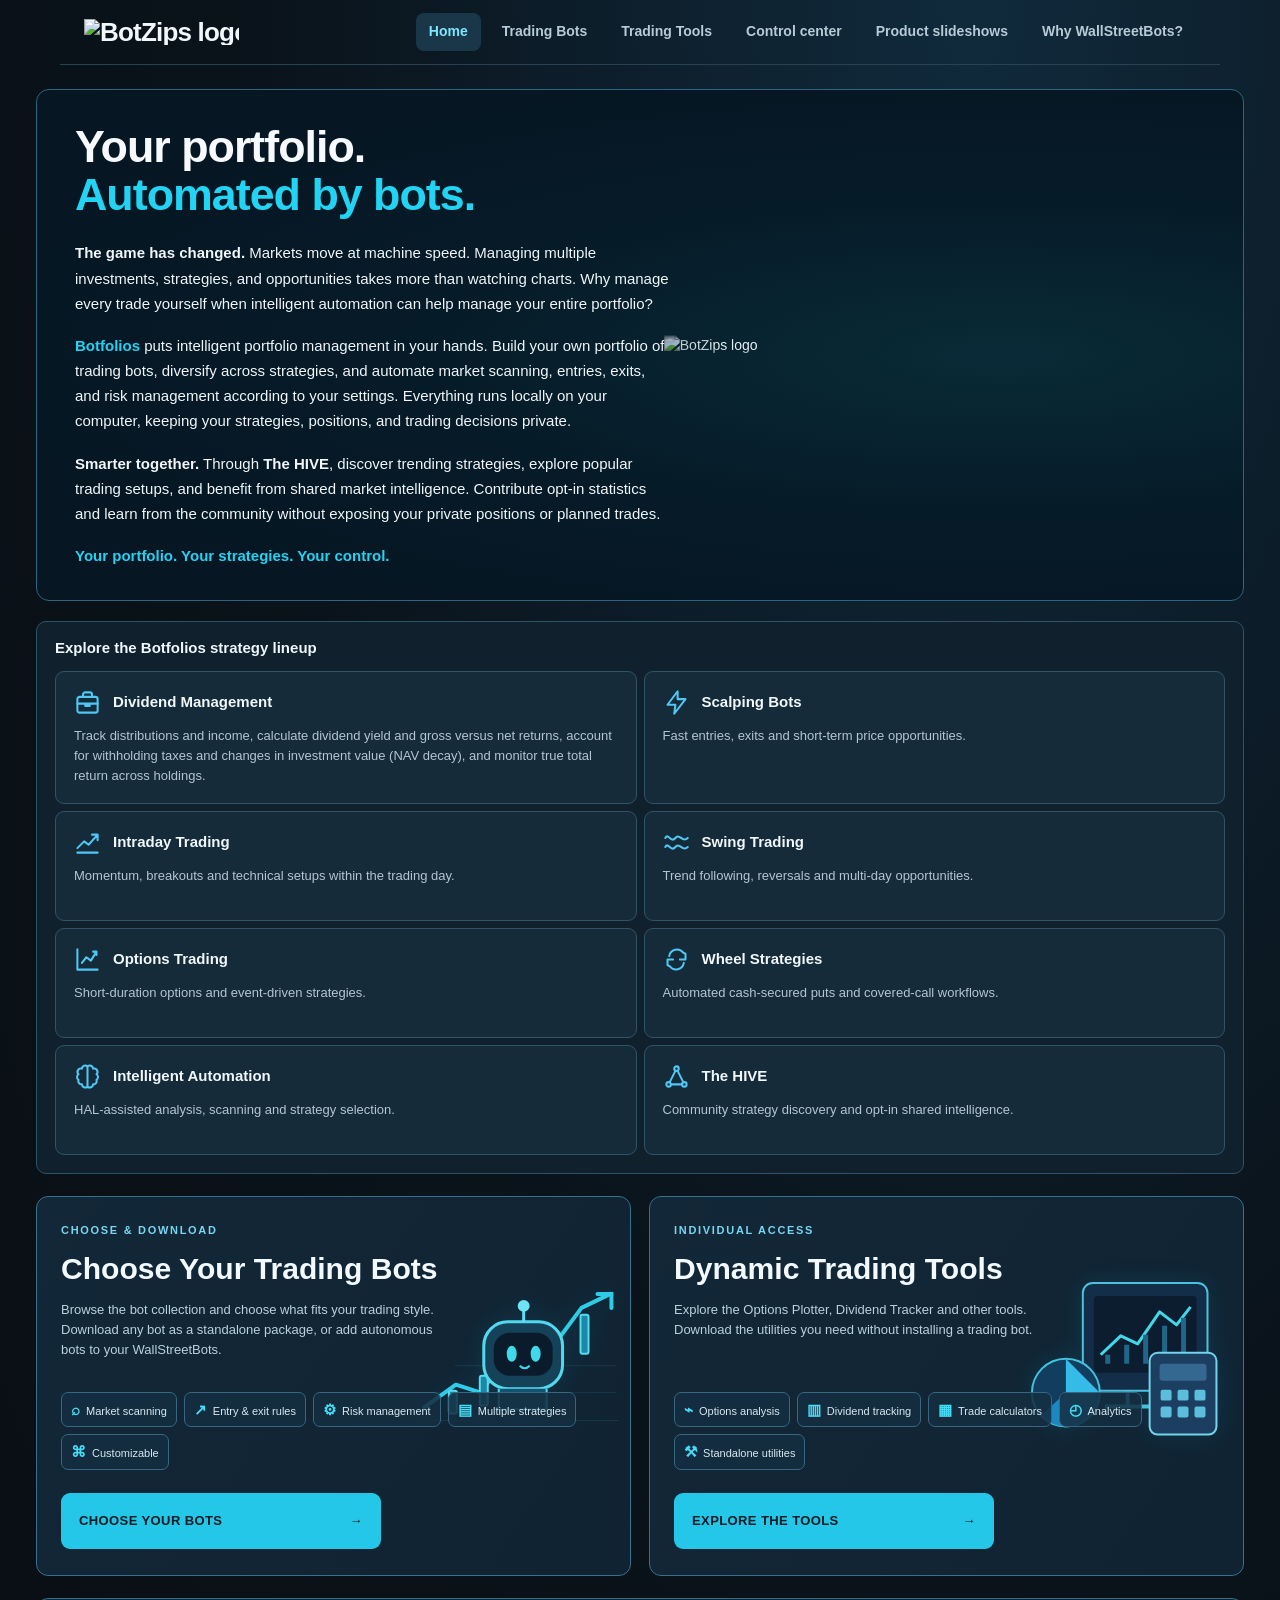
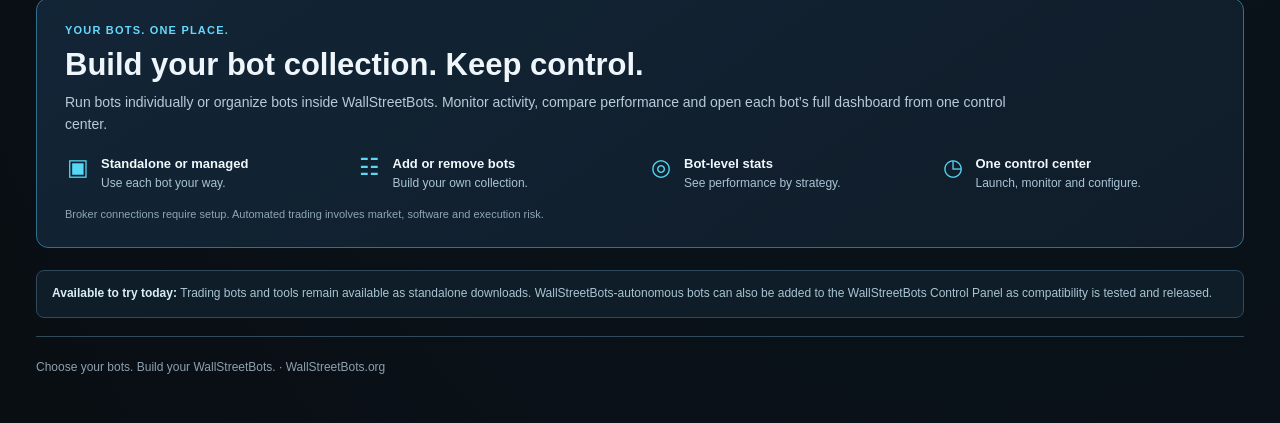
==== index.html @ cbc71b07 "Add files via upload" ====
<!DOCTYPE html>

<html lang="en">
<head>
<!-- Google tag (gtag.js) -->
<script async="" src="https://www.googletagmanager.com/gtag/js?id=G-FT272GQ5T5"></script>
<script>
  window.dataLayer = window.dataLayer || [];
  function gtag(){dataLayer.push(arguments);}
  gtag('js', new Date());
  gtag('config', 'G-FT272GQ5T5');
</script>
<meta charset="utf-8"/>
<meta content="width=device-width,initial-scale=1" name="viewport"/>
<script defer="" id="turnstileApi" src="https://challenges.cloudflare.com/turnstile/v0/api.js?render=explicit">
</script>
<meta content="Choose trading bots, build your WallStreetBots, and manage autonomous strategies from one control center. Download bots individually or add them to your WallStreetBots." name="description"/>
<title>WallStreetBots.org | Build Your WallStreetBots</title>
<style>
   :root{--bg:#0a0f14;--panel:#111923;--panel2:#16212d;--line:#263746;--text:#eef6fb;--muted:#8da0ae;--cyan:#25c7e8;--cyan2:#0b7e99;--good:#55d694;--gold:#e8b95a;--locked:#78838d}
*{box-sizing:border-box}body{margin:0;background:radial-gradient(circle at 70% 0,#112837 0,#0a0f14 34%);color:var(--text);font:14px/1.45 Segoe UI,Arial,sans-serif}button,input,select{font:inherit}input,select{width:100%;height:40px;border:1px solid var(--line);border-radius:7px;background:#0b1219;color:var(--text);padding:8px 10px}input[type=checkbox]{width:auto;height:auto;accent-color:var(--cyan)}.shell{max-width:1260px;margin:auto;padding:24px}.hero{display:flex;justify-content:space-between;align-items:end;gap:20px;margin-bottom:18px}.brand{font-size:27px;font-weight:900;letter-spacing:.2px}.brand span{color:var(--cyan)}.tag{color:var(--muted);font-size:13px;margin-top:3px}.badge{border:1px solid #245064;background:#102633;color:#87e7fa;border-radius:999px;padding:7px 11px;font-weight:800;font-size:12px}.tabs{position:sticky;top:0;z-index:5;display:flex;gap:7px;overflow:auto;background:rgba(10,15,20,.94);backdrop-filter:blur(8px);padding:10px 0 12px;margin-bottom:12px}.tab{white-space:nowrap;border:1px solid var(--line);background:#101923;color:#b9c8d2;border-radius:7px;padding:9px 13px;cursor:pointer}.tab.active{background:#123044;border-color:#2386a2;color:#fff}.page{display:none}.page.active{display:block}.section{background:linear-gradient(180deg,var(--panel),#0f171f);border:1px solid var(--line);border-radius:10px;margin-bottom:12px;overflow:hidden}.head{display:flex;justify-content:space-between;gap:12px;align-items:center;padding:13px 15px;border-bottom:1px solid var(--line);font-weight:850;letter-spacing:.35px}.head small{font-weight:500;color:var(--muted);letter-spacing:0}.body{padding:15px}.grid{display:grid;grid-template-columns:repeat(4,minmax(0,1fr));gap:12px}.grid.three{grid-template-columns:repeat(3,minmax(0,1fr))}.field{display:grid;gap:6px;color:#aebdca;font-size:12px}.checks{display:flex;flex-wrap:wrap;gap:10px 18px;margin-top:13px}.check{display:flex;align-items:center;gap:7px;color:#c7d4dd}.note{margin-top:12px;padding:10px 12px;border-left:3px solid var(--cyan2);background:#0c151d;color:#9fb2bf;border-radius:3px}.rule{display:grid;grid-template-columns:1.2fr .9fr .7fr .7fr 42px;gap:8px;margin-top:8px}.add{margin-top:10px;border:1px dashed #347086;background:#0c1c26;color:#9cecff;border-radius:7px;padding:9px 12px;cursor:pointer}.premium-wrap{border:1px solid #5b4b2a;background:linear-gradient(180deg,#181711,#11151a);box-shadow:inset 0 1px 0 rgba(255,214,128,.06)}.premium-title{color:#ffd782}.premium-badge{background:#302712;border:1px solid #715b29;color:#ffd782;border-radius:999px;padding:4px 8px;font-size:10px;font-weight:900;letter-spacing:.8px}.premium-grid{display:grid;grid-template-columns:repeat(3,minmax(0,1fr));gap:10px}.premium-card{position:relative;border:1px solid #39382f;background:#11161b;border-radius:9px;padding:13px;min-height:132px;overflow:hidden}.premium-card h3{margin:0 0 6px;font-size:14px;color:#dce3e8}.premium-card p{margin:0 0 12px;color:#7f8b94;font-size:12px}.premium-card .fake{display:flex;gap:7px;opacity:.42;filter:saturate(.4)}.premium-card select,.premium-card input{height:34px;pointer-events:none}.lock{position:absolute;right:10px;top:10px;color:var(--gold);font-weight:900;font-size:11px}.premium-footer{display:flex;justify-content:space-between;align-items:center;gap:15px;margin-top:13px;padding:11px 12px;background:#17150e;border:1px solid #443a22;border-radius:8px;color:#a99b77}.premium-footer b{color:#f4ce76}.buildbar{position:sticky;bottom:0;display:flex;justify-content:space-between;align-items:center;gap:15px;margin-top:16px;padding:14px 15px;background:rgba(13,20,27,.96);border:1px solid #294151;border-radius:10px;backdrop-filter:blur(8px)}.buildbtn{border:0;border-radius:8px;background:linear-gradient(180deg,#34d2ee,#1295b4);color:#031017;font-weight:950;padding:12px 22px;cursor:pointer}.summary{color:#91a4b1;font-size:12px}.json{white-space:pre-wrap;background:#081016;border:1px solid var(--line);padding:14px;border-radius:8px;color:#b9dce7;max-height:420px;overflow:auto}.locked-input{opacity:.45;pointer-events:none}.pill{display:inline-block;border:1px solid #315262;border-radius:999px;padding:3px 7px;color:#9edff0;font-size:10px;font-weight:800}.subhead{font-weight:800;margin:3px 0 10px;color:#dce7ed}@media(max-width:900px){.grid,.grid.three,.premium-grid{grid-template-columns:repeat(2,minmax(0,1fr))}.rule{grid-template-columns:1fr 1fr}.hero{align-items:flex-start;flex-direction:column}}@media(max-width:560px){.shell{padding:14px}.grid,.grid.three,.premium-grid{grid-template-columns:1fr}.rule{grid-template-columns:1fr}.buildbar{align-items:stretch;flex-direction:column}.buildbtn{width:100%}}

@keyframes botSpin{to{transform:rotate(360deg)}}
.build-status{display:none;margin-top:22px;text-align:center}
.build-status.show{display:block}
.build-spinner{
  box-sizing:border-box;width:70px;height:70px;margin:0 auto 14px;
  border:7px solid #173342;border-top-color:#55d8ff;border-radius:50%;
  animation:botSpin .85s linear infinite;position:relative
}
.build-spinner.ready,.build-spinner.failed{animation:none}
.build-spinner.ready{border:1px solid #23d48a;border-radius:13px;background:linear-gradient(145deg,#35e5a4,#0ea873);box-shadow:0 8px 22px rgba(0,0,0,.22)}
.build-spinner.failed{border:3px solid #ff4d57}
.build-spinner.ready::after{
  content:"";position:absolute;inset:0;display:block;
  background:#fff;clip-path:polygon(16% 48%,27% 37%,43% 54%,75% 20%,87% 31%,43% 78%);
}
.build-spinner.failed::after{
  content:"×";position:absolute;inset:0;display:flex;align-items:center;
  justify-content:center;color:#ff626b;font-size:46px;font-weight:900
}
.build-status-title{font-weight:900;font-size:16px;color:#bdefff}
.build-status-text{margin-top:8px;color:#91a4b1;font-size:13px}

/* Bitcoin Premium checkout */
.premium-cta{border:1px solid #876b2f;background:linear-gradient(135deg,#241d10,#131a20);border-radius:10px;padding:17px;margin-top:14px}
.premium-cta h3{margin:0 0 5px;color:#ffd782;font-size:18px}.premium-cta p{margin:0 0 12px;color:#c6b99a}
.premium-button{background:linear-gradient(180deg,#ffd782,#dba638);border:0;color:#221807;font-weight:900;border-radius:8px;padding:12px 20px;cursor:pointer}
.premium-button:disabled{opacity:.5;cursor:not-allowed}.payment-panel{display:none;margin-top:15px;padding:15px;border:1px solid #6e582a;border-radius:9px;background:#14170f}
.payment-panel.show{display:block}.payment-panel code{word-break:break-all;color:#ffdb8a}.payment-panel input{margin:8px 0}.payment-message{margin-top:10px;color:#ffda89;white-space:pre-wrap}

/* Premium launch roadmap */
.premium-section-label{display:flex;align-items:center;justify-content:space-between;gap:12px;margin:6px 0 14px;padding-bottom:10px;border-bottom:1px solid #735a2d;color:#ffda86;font-size:15px;font-weight:900;letter-spacing:.5px}
.premium-section-label small{font-size:11px;color:#c5b48c;font-weight:600;letter-spacing:0}
.premium-section-label.future{color:#9ba9b6;border-bottom-color:#34404c;margin-top:25px}
.premium-card.launch{border-color:#84672e;background:linear-gradient(145deg,#282215,#161a1e);box-shadow:inset 0 1px 0 #b68c3230}
.premium-card.launch h3{color:#ffe0a0}
.premium-card.future{background:#0d1217;border-color:#252c34;opacity:.56;filter:grayscale(.65)}
.premium-card.future h3{color:#a7b1bb}
.premium-card.future .lock{color:#8994a1}
.premium-card.future .fake{opacity:.24}
.premium-intro{font-size:13px;color:#c5bba6;margin:0 0 16px}

/* Restrained Premium palette: gold belongs to launch cards only. */
.premium-wrap{border-color:#304455;background:linear-gradient(180deg,#121d28,#101820);box-shadow:none}
.premium-wrap>.head{border-bottom-color:#304455}
.premium-title{color:#eff5ff}
.premium-badge{background:#172430;border-color:#455b6d;color:#b7d0e4}
.premium-intro{color:#b6c5d1}
.premium-section-label{color:#eef4fa;border-bottom-color:#354b5b}
.premium-section-label small{color:#b7c5d1}
.premium-section-label.future{color:#a6c7dc;border-bottom-color:#354b5b}
.premium-card.launch{border-color:#c39737;background:linear-gradient(145deg,#211d14,#151a1e);box-shadow:inset 0 1px 0 #b68c3230}
.premium-card.launch h3,.premium-card.launch .lock{color:#ffda86}
.premium-footer{background:#111c26;border-color:#304455;color:#b3c5d2}
.premium-footer b{color:#e7f0f7}

/* Unsupported indicator options are visible but unavailable until Brain + runtime wiring is tested. */
select option:disabled{color:#81909e;background:#17212d}
.indicator-availability{border:1px solid #365266;background:#132331;border-radius:8px;padding:10px 12px;color:#bcd2e0;font-size:12px;margin:10px 0}
.indicator-availability strong{color:#8ad5ff}

/* Approved symbol whitelist */
.whitelist-entry{display:flex;gap:9px;align-items:center}.whitelist-entry input{max-width:370px}.whitelist-entry .add{margin:0;white-space:nowrap;height:40px}.symbol-chips{display:flex;gap:9px;flex-wrap:wrap;margin-top:13px}.symbol-chip{display:inline-flex;align-items:center;gap:9px;border:1px solid #3286a6;background:#112c3b;color:#d8f3ff;padding:7px 10px;border-radius:8px;font-weight:800}.symbol-chip button{width:23px;height:23px;border:1px solid #56778a;border-radius:5px;background:#193344;color:#e5f7ff;cursor:pointer}.symbol-count{color:#75dafa;font-weight:800}.symbol-error{color:#ff9b9b;min-height:16px;font-size:12px;margin-top:5px}@media(max-width:560px){.whitelist-entry{flex-wrap:wrap}.whitelist-entry input{max-width:none}}

/* Step 5: Basic / Premium choice */
.build-choice-intro{text-align:center;margin:2px 0 20px}.build-choice-intro h2{font-size:25px;margin:0 0 6px}.build-choice-intro p{color:var(--muted);margin:0}
.build-choices{display:grid;grid-template-columns:repeat(2,minmax(0,1fr));gap:15px;margin:18px 0}
.build-choice{display:flex;flex-direction:column;gap:12px;border:1px solid #3b5668;border-radius:12px;padding:23px;background:linear-gradient(155deg,#182734,#101922)}
.build-choice.paid{border:2px solid #c39840;background:linear-gradient(155deg,#292418,#131b22)}
.choice-label{display:inline-block;align-self:flex-start;border:1px solid #507084;border-radius:999px;padding:4px 10px;color:#a8deee;font-size:11px;font-weight:900;letter-spacing:.8px}
.paid .choice-label{border-color:#947234;color:#ffdf91}.choice-heading{display:flex;align-items:baseline;justify-content:space-between;gap:8px}
.choice-heading h3{font-size:21px;margin:0}.choice-price{font-size:29px;font-weight:900;color:#f4f9fc}.paid .choice-price{color:#ffdc8b}
.build-choice p{color:#b8c9d5;margin:0}.choice-features{margin:0;padding:0;list-style:none;color:#d7e6ef;line-height:2}.choice-features li::before{content:'✓';color:#63d8a2;margin-right:9px;font-weight:900}
.choice-action{margin-top:auto;min-height:45px;border:0;border-radius:8px;font-weight:900;cursor:pointer;background:linear-gradient(180deg,#39d4f0,#1299b9);color:#06171d;padding:11px 15px}
.paid .choice-action{background:linear-gradient(180deg,#ffdc89,#d8a638);color:#261a08}
.restore-box{border:1px solid #385263;background:#101d28;border-radius:10px;padding:16px;margin:18px 0}.restore-box h3{margin:0 0 6px}.restore-box p{margin:0 0 12px;color:var(--muted)}.restore-row{display:flex;gap:9px}.restore-row input{flex:1}.restore-row button{white-space:nowrap;border:1px solid #4d879d;background:#1b3543;color:#c4eefa;border-radius:7px;padding:8px 16px;cursor:pointer}.restore-note{font-size:12px;color:#cbbd91;margin-top:9px}
#premiumCheckout{display:none}#premiumCheckout.show{display:block}
@media(max-width:680px){.build-choices{grid-template-columns:1fr}.restore-row{flex-direction:column}}

/* Build progress lives beside the edition cards, not in a duplicate sticky footer. */
.build-status{margin:20px 0;padding:22px;border:1px solid #34738a;border-radius:12px;background:linear-gradient(150deg,#122c3a,#101a24);text-align:center}
.build-status.show{display:block}
.build-status-title{font-size:21px}
.build-status-text{font-size:14px;min-height:22px}
.build-status.ready{border-color:#3eac77}.build-status.failed{border-color:#d16b70}
.build-download{display:none;margin:16px auto 0;max-width:360px}
.build-download.show{display:block}
.turnstile-help{margin:10px auto 0;max-width:640px;color:#ffcf8b;text-align:center;font-size:12px}

/* Premium build progress — actual status only, no fabricated percentage */
.premium-progress{display:none;margin-top:16px;padding:20px;border:1px solid #c59a3d;border-radius:11px;background:linear-gradient(145deg,#192632,#111b24);color:#e7edf3}
.premium-progress.show{display:block}.premium-progress h3{margin:8px 0 2px;font-size:21px;color:#ffdc88}.premium-progress .pp-badge{display:inline-block;border:1px solid #9e762d;border-radius:20px;padding:4px 10px;color:#ffe09c;font-size:11px;font-weight:800;letter-spacing:.7px}.pp-sub{color:#aabccb;margin:0 0 14px}.pp-track{height:9px;background:#293b49;border-radius:20px;overflow:hidden;margin:15px 0 7px}.pp-fill{width:0;height:100%;background:linear-gradient(90deg,#c58c2c,#ffe19a);border-radius:20px;transition:width .4s}.pp-fill.indeterminate{width:35%;animation:pp-slide 1.7s ease-in-out infinite}@keyframes pp-slide{0%{transform:translateX(-105%)}100%{transform:translateX(390%)}}.pp-meta{display:flex;justify-content:space-between;gap:12px;color:#b7c9d7;font-size:12px}.pp-steps{display:grid;gap:11px;margin:20px 0}.pp-step{display:flex;align-items:center;gap:12px;color:#9fb0bd}.pp-mark{display:grid;place-items:center;flex:0 0 25px;height:25px;border:2px solid #627789;border-radius:50%;font-size:14px;font-weight:900}.pp-step.done{color:#dcebe4}.pp-step.done .pp-mark{background:#20a86a;border-color:#20a86a;color:white}.pp-step.current{color:#ffdc88;font-weight:700}.pp-step.current .pp-mark{border-color:#efbc54;color:#efbc54}.pp-info{padding:13px;border:1px solid #315a77;border-radius:8px;background:#132c3e;color:#c3deee;font-size:13px;line-height:1.6}.pp-error{color:#ffac9b}.pp-link{display:none;margin-top:13px;text-decoration:none}.pp-link.show{display:inline-block}@media(max-width:600px){.premium-progress{padding:14px}.pp-meta{flex-direction:column}}

.payment-wait-note{display:none;margin:12px 0;padding:12px;border:1px solid #ae8335;border-radius:8px;background:#332918;color:#ffdf9a;font-size:13px;line-height:1.55}.payment-wait-note.show{display:block}
.payment-success-actions{display:none;margin-top:15px;padding:17px;border:1px solid #44ad80;border-radius:9px;background:#142e29;color:#e1f5e9}.payment-success-actions.show{display:block}.payment-success-actions strong{font-size:17px;color:#91efbd}.payment-success-actions p{font-size:13px;line-height:1.5}.payment-success-actions .premium-button{margin-top:8px;max-width:100%}.payment-key-row{display:flex;align-items:center;gap:10px;flex-wrap:wrap;margin:12px 0}.payment-key-row code{overflow-wrap:anywhere;font-size:12px}.payment-hint{color:#c6d6cb}
/* Small optional restore demo; leaves payment and build flows unchanged. */
.restore-title-row{display:flex;align-items:baseline;gap:15px;flex-wrap:wrap;margin-bottom:6px}
.restore-title-row h3{margin:0}
.restore-demo-link{border:0;background:transparent;color:#f3c866;text-decoration:underline;text-underline-offset:3px;font-size:12px;font-weight:700;cursor:pointer;padding:0}
.restore-demo-link:hover,.restore-demo-link:focus-visible{color:#ffe7a7}
.restore-demo-dialog{border:1px solid #b78b39;border-radius:12px;background:#111e29;color:#f3f6f9;box-shadow:0 24px 75px #000b;padding:22px;width:min(94vw,820px);max-height:90vh}
.restore-demo-dialog::backdrop{background:#020810d9}
.restore-demo-dialog header{display:flex;align-items:center;justify-content:space-between;gap:16px;margin-bottom:8px}
.restore-demo-dialog h3{margin:0;font-size:20px;color:#ffdc88}
.restore-demo-dialog p{color:#bbcedc;font-size:13px;line-height:1.5;margin:6px 0 15px}
.restore-demo-dialog img{display:block;width:100%;height:auto;max-height:65vh;background:#0c1720;border:1px solid #385263;border-radius:7px}
.restore-demo-close{background:#213848;color:#d9f3ff;border:1px solid #527f94;border-radius:6px;padding:7px 12px;cursor:pointer;font-size:18px}

/* v1.6.14: compact wallet-style address-first quote; reserve gold for primary actions. */
.btc-copy-row{display:flex;align-items:baseline;justify-content:space-between;gap:12px;margin:10px 0;flex-wrap:wrap}
.btc-copy-info{min-width:0;overflow-wrap:anywhere;color:#d8e6ef}
.btc-copy-info strong{color:#d8e6ef}
.btc-copy-info code{color:#e3edf4}
.btc-copy-link{border:0;background:transparent;color:#86cfe9;text-decoration:underline;text-underline-offset:3px;padding:2px 4px;cursor:pointer;font:inherit;font-size:12px;white-space:nowrap}
.btc-copy-link:hover,.btc-copy-link:focus-visible{color:#c5f0ff}
.btc-exact-note{color:#d7bd81;font-size:12px;margin:3px 0 13px}
#paymentQuote>p{color:#d0dbe3}
#paymentQuote>p b{color:#c6d5de}
.payment-wait-note{border-color:#79643a;background:#28271e;color:#d9cba9}
.home-library-links{display:flex;align-items:center;gap:15px;flex-wrap:wrap;margin-top:auto}
.home-library-links .path-button{margin-top:0}
.home-tools-link{color:#8ee7fa;text-decoration:none;font-size:13px;font-weight:850;letter-spacing:.5px;white-space:nowrap;border-bottom:1px solid #327b8d;padding:7px 1px}
.home-tools-link:hover,.home-tools-link:focus-visible{color:#fff;border-bottom-color:#8ee7fa}
@media(max-width:560px){.home-library-links{align-items:stretch;flex-direction:column;gap:8px}.home-tools-link{text-align:center}}

/* Compact tools banner inside the Mini-RSI feature box */
.mini-tools-banner{display:flex;align-items:center;justify-content:space-between;gap:16px;margin:0 22px 20px;padding:13px 17px;border:1px solid #2d6278;border-radius:9px;background:linear-gradient(100deg,#173044,#122636)}
.mini-tools-banner strong{display:block;color:#e6f8ff;font-size:14px;letter-spacing:.2px}
.mini-tools-banner span{display:block;color:#a9c6d5;font-size:12px;margin-top:3px}
.mini-tools-banner a{flex-shrink:0;color:#8ee7fa;font-size:12px;font-weight:800;letter-spacing:.6px;text-decoration:none;border:1px solid #39849d;border-radius:7px;padding:10px 13px}
.mini-tools-banner a:hover,.mini-tools-banner a:focus-visible{color:#fff;border-color:#8ee7fa;background:#1d4254}
@media(max-width:580px){.mini-tools-banner{flex-direction:column;align-items:stretch;margin:0 14px 15px}.mini-tools-banner a{text-align:center}}

/* Mini-RSI / Trading Tools split card */
.mini-rsi .mini-body.mini-split{display:grid;grid-template-columns:minmax(0,1fr) minmax(320px,.92fr);gap:20px;align-items:stretch;padding:22px}
.mini-left{display:flex;align-items:center;gap:18px;min-width:0;padding:8px 6px}
.mini-left .home-glyph{flex:0 0 57px}
.mini-left h2{font-size:23px}
.mini-left p{font-size:14px}
.mini-tools-panel{border:1px solid #315a70;background:#102230;border-radius:10px;padding:18px 20px;min-width:0;display:flex;flex-direction:column;gap:10px}
.mini-tools-heading h2{font-size:21px;margin:2px 0 1px}
.mini-tools-heading p{font-size:12px;margin:0 0 3px}
.mini-tools-kicker{font-size:10px;font-weight:850;letter-spacing:1.1px;color:#80dff2}
.mini-tool-row{display:flex;align-items:center;gap:11px;border:1px solid #29485a;border-radius:8px;padding:9px 10px;background:#162c3c}
.mini-tool-icon{height:35px;width:35px;flex:0 0 35px;border:1px solid #315b71;border-radius:8px;display:grid;place-items:center;color:#86e1f3;font-size:20px}
.mini-tool-row>div:nth-child(2){flex:1;min-width:0}
.mini-tool-row strong{display:block;font-size:13px;color:#f0f8fc}
.mini-tool-row span{display:block;font-size:11px;color:#aac8d7;margin-top:2px}
.mini-tool-row>a{display:grid;place-items:center;width:34px;height:34px;border-radius:7px;background:#2ab5d5;color:#072230;text-decoration:none;font-size:21px;font-weight:800}
.mini-tool-row>a:hover{background:#79e6f7}
.mini-all-tools{display:flex;align-items:center;justify-content:space-between;border:1px solid #43839a;border-radius:7px;padding:10px 12px;color:#a6efff;text-decoration:none;font-size:12px;font-weight:850;letter-spacing:.4px;margin-top:auto}
.mini-all-tools:hover{background:#1b4051;color:white}
.mini-head-tools{font-size:11px;color:#8de2f2}
@media(max-width:820px){.mini-rsi .mini-body.mini-split{grid-template-columns:1fr}.mini-head-tools{display:none}}
@media(max-width:560px){.mini-left{align-items:flex-start;flex-direction:column}.mini-rsi .mini-body.mini-split{padding:15px}.mini-tools-panel{padding:15px}}
  </style>
<style>
   /* v1.6.15: one centered customer-facing Premium action, no duplicate build controls */
#premiumBuildBtn,#paymentBuildDownload,#ppDownload{display:none!important}
.premium-action-wrap{max-width:760px;margin:22px auto 12px;text-align:center;padding:12px 18px}
.premium-single-action{display:block;width:100%;min-height:55px;font-size:17px;letter-spacing:.3px;box-shadow:0 5px 18px #0005}
.premium-single-action:disabled{opacity:.72;cursor:wait}
.premium-action-note{margin-top:10px;color:#b9c9d4;font-size:13px;line-height:1.5}
.payment-success-actions{background:#142c28;border-color:#386b57}
.payment-success-actions .payment-hint{display:none}
#turnstileWrap{margin-top:8px!important}
  </style>
<style>
   /* v1.6.18 — One Premium workspace, collapsible steps, restrained accent color. */
.premium-workspace{margin:18px 0;border:1px solid #3b596a;border-radius:12px;background:#101d27;padding:17px 18px 20px}
.premium-workspace-heading h3{margin:0 0 4px;font-size:20px;color:#eaf4fa}.premium-workspace-heading p{margin:0 0 15px;color:#aebfc9;font-size:13px}
.premium-fold{border:1px solid #334c5c;border-radius:9px;background:#13212b;margin:10px 0;overflow:hidden}
.premium-fold[open]{border-color:#52758a}.premium-fold>summary{cursor:pointer;list-style:none;padding:14px 16px;font-weight:800;color:#dce9ef;display:flex;align-items:center;gap:12px}
.premium-fold>summary::-webkit-details-marker{display:none}.fold-state{font-size:12px;color:#9cc5d5;font-weight:500;margin-left:auto}.fold-chevron{font-size:19px;color:#a9c4d0;transition:transform .2s}.premium-fold[open] .fold-chevron{transform:rotate(180deg)}
.fold-body{padding:0 15px 16px}.premium-fold .restore-box.embedded,.premium-fold .premium-cta.embedded{margin:0;padding:8px 0 0;border:0;background:transparent;box-shadow:none}
.premium-fold .restore-title-row h3{display:none}.premium-fold .restore-title-row{justify-content:flex-end}.premium-fold .restore-box>p{font-size:13px}
.premium-fold .premium-cta h3{display:none}.premium-fold .premium-cta>p{font-size:12px;color:#b5c4cf}
.premium-fold .payment-panel{background:#121d24;border:1px solid #344c58}.premium-fold .payment-success-actions{border-color:#387e65;background:#142a26}
.premium-fold .premium-progress{margin:4px 0 0;border:0;background:transparent;padding:12px 0}.premium-fold .premium-progress h3{color:#e2f2f6}
.premium-fold .pp-badge{border-color:#43745e;color:#a3e9c3}.premium-fold .pp-step.current{color:#a4d8e8}.premium-fold .pp-step.current .pp-mark{border-color:#68afc7;color:#8fd2e8}
.premium-fold .pp-fill{background:linear-gradient(90deg,#2d93ae,#6ed7bf)}
.premium-workspace-action{margin:19px auto 0;text-align:center;max-width:660px}
.premium-workspace-action .premium-single-action{width:100%;min-height:53px;font-size:16px}
.premium-workspace-action .premium-single-action.download-ready{background:linear-gradient(#46d28c,#159e63)!important;border-color:#58d6a0!important;color:#06251a!important;box-shadow:0 3px 18px #0d9d5230}
.premium-activity{font-size:13px;color:#8dd4e4;margin:7px 0 13px;min-height:20px}.premium-activity:not([hidden])::before{content:'◌';display:inline-block;margin-right:9px;animation:premium-spin 1.1s linear infinite}@keyframes premium-spin{to{transform:rotate(360deg)}}
#paymentSuccessActions .payment-hint{display:none}#paymentSuccessActions{padding:12px}#paymentSuccessActions strong{font-size:14px}
#paymentWaitNote{border-color:#465b65;background:#1b292e;color:#bed1d9}
#premiumCheckout .premium-button{background:linear-gradient(#e7c47a,#cda14b)}
#turnstileWrap{margin-top:15px!important}
@media(max-width:600px){.premium-workspace{padding:12px}.fold-body{padding:0 10px 12px}.premium-fold>summary{padding:12px}}
  </style>
<style>
   /* Free Trading Bots brand and three-path landing. All existing payment/build handlers remain intact. */
.brand{font-size:31px;letter-spacing:-.7px}.brand-dot{font-size:17px;color:#93a9b7!important;letter-spacing:0}
.launch-intro{max-width:860px;padding:27px 0 19px}.launch-intro .eyebrow{font-size:11px;letter-spacing:1.9px;font-weight:900;color:#67c7ee}.launch-intro h1{font-size:clamp(28px,4.2vw,48px);line-height:1.09;letter-spacing:-1.2px;margin:10px 0 12px}.launch-intro p{font-size:16px;line-height:1.7;color:#b8cbd8;max-width:760px;margin:0}
.path-grid{display:grid;grid-template-columns:repeat(3,minmax(0,1fr));gap:13px;margin:8px 0 17px}.path-card{display:flex;flex-direction:column;gap:12px;padding:22px 19px;border:1px solid #2e4a5b;background:linear-gradient(145deg,#172734,#101b24);border-radius:12px}.path-card.featured{border-color:#4285a6;background:linear-gradient(145deg,#1a3041,#111c26)}.path-tag{color:#8ed9f7;font-size:10px;letter-spacing:1.2px;font-weight:900}.path-card h2{font-size:21px;line-height:1.2;margin:0}.path-card p{color:#b5c8d4;line-height:1.55;margin:0}.path-card ul{padding-left:18px;color:#b8cbd7;font-size:12px;line-height:1.8;margin:0 0 5px}.path-button{margin-top:auto;display:flex;align-items:center;justify-content:space-between;gap:8px;border:0;border-radius:7px;padding:12px 13px;text-decoration:none;font-weight:900;font-size:12px;letter-spacing:.4px;background:#24bde5;color:#051923;cursor:pointer}.path-button.outline{background:#1b3749;color:#d0effc;border:1px solid #3c7896}.path-button:hover{filter:brightness(1.13)}.truth-strip{padding:13px 15px;border:1px solid #304a5b;background:#0e1d28;border-radius:8px;color:#a9c4d2;font-size:12px;line-height:1.65;margin-bottom:16px}.truth-strip strong{color:#d9edf8}
/* Less gold: blue primary UI, gold reserved for Bitcoin pricing. */.build-choice.paid{border-color:#487a98;background:linear-gradient(155deg,#192c3c,#111b25)}.paid .choice-label{border-color:#487a98;color:#b0e2f5}.paid .choice-price{color:#d9f5ff}.paid .choice-action,.premium-button{background:linear-gradient(180deg,#44c5ec,#1688b4);color:#051922}.premium-workspace .premium-button{background:linear-gradient(180deg,#44c5ec,#1688b4)!important;color:#051922}.premium-card.launch{border-color:#4d7087;background:linear-gradient(145deg,#1b2c3b,#111b23)}.premium-card.launch h3,.premium-card.launch .lock{color:#c6eaff}.premium-section-label{border-bottom-color:#38586b}.premium-cta{border-color:#41667d;background:#13212d}.premium-cta h3{color:#d5f1ff}.payment-panel{border-color:#45677b;background:#101f2b}.payment-panel code{color:#b6e9ff}.payment-message{color:#aee1f5}.premium-progress{border-color:#456c83}.premium-progress h3{color:#d7effa}.premium-progress .pp-badge{border-color:#4b819b;color:#c5e8f6}.pp-fill{background:linear-gradient(90deg,#1a91bc,#79d7f1)}
@media(max-width:930px){.path-grid{grid-template-columns:1fr}.path-card{min-height:0}.launch-intro{padding-top:16px}}@media(max-width:560px){.launch-intro h1{font-size:30px}.path-card{padding:18px}}
  </style>
<style>
   /* v1.6.22: dedicated branded hero and product-first homepage */
body{background:radial-gradient(ellipse at 76% 0%,#102a3c 0%,#0a131b 52%,#090e13 100%)}
.shell{max-width:1460px;padding:24px 36px}
.home-hero{display:grid;grid-template-columns:minmax(0,1.15fr) minmax(340px,.85fr);gap:36px;align-items:center;min-height:315px;padding:22px 0 16px;position:relative}
.home-hero-copy{position:relative;z-index:1}
.home-hero-copy .eyebrow{font-size:12px;letter-spacing:3px;font-weight:900;color:#5bd4f8}
.home-hero-copy h1{font-size:clamp(36px,4.25vw,62px);line-height:1.05;letter-spacing:-1.5px;margin:21px 0 17px;max-width:760px;color:#f6faff}
.home-hero-copy p{font-size:17px;line-height:1.65;color:#bed1df;max-width:700px;margin:0}
.home-hero-logo{display:flex;flex-direction:column;align-items:center;justify-content:center;min-width:0}
.hero-logo-tagline{margin-top:2px;text-align:center;color:#c8e5f2;font-size:clamp(17px,2vw,23px);font-weight:750;letter-spacing:.4px}
.home-hero-logo img{display:block;width:min(100%,510px);height:auto;max-height:310px;object-fit:contain;filter:drop-shadow(0 10px 28px #00b7ed16)}
.path-grid{gap:18px;margin:0 0 22px}.path-card{padding:23px 24px;min-height:340px;border-color:#32708d;background:linear-gradient(150deg,#122536,#101c29)}
.path-card.featured{border-color:#32708d;background:linear-gradient(150deg,#122536,#101c29)}
.path-tag{font-size:11px;color:#67d8fc}.path-card h2{font-size:24px}.path-card p{font-size:14px;line-height:1.65}
.path-card ul{font-size:13px;line-height:1.9;list-style:none;padding:0}.path-card li::before{content:'•';color:#49d2fa;margin-right:12px}
.path-button{font-size:13px;min-height:52px;padding:14px 18px;border-radius:9px}.path-button.outline{border-color:#298eb9}
.mini-rsi{margin:0 0 22px;border:1px solid #306d8b;background:linear-gradient(145deg,#112636,#0d1a26);border-radius:12px;overflow:hidden}
.mini-rsi .mini-head{display:flex;justify-content:space-between;align-items:center;padding:16px 24px;border-bottom:1px solid #28495c;font-weight:850;letter-spacing:.8px;color:#d9f1ff}
.mini-rsi .mini-body{display:grid;grid-template-columns:1.35fr 1fr;gap:26px;align-items:center;padding:28px 32px 32px}
.mini-rsi h2{font-size:25px;margin:0 0 13px}.mini-rsi p{font-size:15px;line-height:1.65;color:#b8cbd8;max-width:760px;margin:0}
.mini-chart{width:100%;height:auto;max-height:170px;overflow:visible}.mini-chart .guide{stroke:#286481;stroke-width:1;stroke-dasharray:6 5;fill:none}.mini-chart .plot{stroke:#2dbbff;stroke-width:2;stroke-linecap:round;stroke-linejoin:round;fill:none;filter:drop-shadow(0 0 4px #13a6f466)}
.truth-strip{margin:22px 0 18px}
@media(max-width:900px){.home-hero{grid-template-columns:1fr;gap:0;padding-top:14px}.home-hero-logo{justify-content:flex-start}.home-hero-logo img{max-height:230px;width:min(100%,380px)}.mini-rsi .mini-body{grid-template-columns:1fr}.path-card{min-height:0}}
@media(max-width:560px){.shell{padding:16px}.home-hero-copy h1{font-size:38px}.home-hero-copy p{font-size:15px}.home-hero-logo img{max-height:200px}.mini-rsi .mini-body{padding:20px}.mini-rsi .mini-head{padding:15px 18px}}
/* v1.6.23 — framed hero, one subdued trading line, tighter card spacing.
   Only homepage hero is affected; product cards and Mini RSI remain unchanged. */
.home-hero{
  isolation:isolate;
  overflow:hidden;
  border:1px solid #2b6581;
  border-radius:13px;
  background:linear-gradient(115deg,rgba(16,38,53,.85),rgba(15,39,57,.68));
  min-height:290px;
  padding:20px 24px 22px;
  margin-bottom:18px;
}
.home-hero::before{
  content:"";
  position:absolute;
  inset:0;
  z-index:0;
  background:linear-gradient(90deg,rgba(14,34,48,.88) 0%,rgba(14,34,48,.12) 52%,rgba(14,34,48,.10) 100%);
  pointer-events:none;
}
.hero-trading-line{
  position:absolute;
  z-index:0;
  inset:0;
  width:100%;height:100%;
  opacity:.46;
  pointer-events:none;
}
.home-hero-copy,.home-hero-logo{position:relative;z-index:1}
@media(max-width:900px){.home-hero{padding:20px;min-height:0}.hero-trading-line{opacity:.27}}
.path-card .customize-last{margin-top:auto;padding-top:7px;color:#aee9f7;font-size:13px;line-height:1.5}.path-card .customize-last strong{color:#d9f8ff}.path-card .customize-last+.path-button{margin-top:0}

/* v1.6.26: practical automation philosophy panel */
.philosophy{margin:0 0 22px;padding:25px 28px;border:1px solid #32708d;border-radius:12px;background:linear-gradient(145deg,#122536,#101c29)}
.philosophy .philosophy-tag{font-size:11px;letter-spacing:1.6px;font-weight:900;color:#67d8fc}
.philosophy h2{font-size:clamp(22px,2.4vw,30px);margin:9px 0 10px;color:#f1f8fc}
.philosophy>p{max-width:1050px;margin:0;color:#b8cbd8;font-size:14px;line-height:1.7}
.philosophy-grid{display:grid;grid-template-columns:repeat(4,minmax(0,1fr));gap:13px;margin-top:21px}
.philosophy-item{display:flex;align-items:flex-start;gap:12px;padding:13px;border:1px solid #2c536a;border-radius:9px;background:#142c3d}
.philosophy-icon{display:grid;place-items:center;flex:0 0 42px;width:42px;height:42px;border:1px solid #286b87;border-radius:9px;background:#193d51;color:#48d4f5}
.philosophy-icon svg{width:23px;height:23px;fill:none;stroke:currentColor;stroke-width:1.8;stroke-linecap:round;stroke-linejoin:round}
.philosophy-item strong{display:block;color:#eaf7ff;font-size:13px;margin:1px 0 4px}
.philosophy-item span{display:block;color:#adc6d5;font-size:12px;line-height:1.5}
.philosophy-note{font-size:11px!important;color:#8da6b5!important;margin-top:15px!important}
@media(max-width:980px){.philosophy-grid{grid-template-columns:repeat(2,minmax(0,1fr))}}
@media(max-width:560px){.philosophy{padding:20px 16px}.philosophy-grid{grid-template-columns:1fr}.philosophy-item{align-items:center}}


/* Homepage: catalogue-matched glyphs and two clear download paths. */
.path-grid.home-products{grid-template-columns:repeat(2,minmax(0,1fr));gap:18px}
.home-products .path-card{min-height:295px;padding:25px 27px}
.home-products .path-card h2{margin:3px 0 0;font-size:clamp(25px,2.5vw,34px)}
.home-products .path-card p{font-size:15px;line-height:1.65}
.home-products .path-button{margin-top:auto}
.home-product-head{display:flex;align-items:center;gap:17px;margin-bottom:8px}
.home-glyph{width:66px;height:66px;flex:0 0 66px;display:grid;place-items:center;background:#173241;border:1px solid #35637b;border-radius:13px;color:#70dcf3;font-size:36px;font-weight:800;line-height:1}
.home-glyph.small{width:48px;height:48px;flex-basis:48px;font-size:19px;border-radius:10px}
.home-glyph-stack{display:flex;align-items:center;gap:7px;flex-wrap:wrap}
.home-products .path-tag{display:block;margin-bottom:6px}
.home-products .home-availability{color:#9ce7c9;font-size:12px;font-weight:700}
.mini-rsi .mini-body{grid-template-columns:auto 1fr;gap:20px}
.mini-rsi .mini-body p{max-width:800px}
@media(max-width:900px){.path-grid.home-products{grid-template-columns:1fr}.home-products .path-card{min-height:0}}
@media(max-width:560px){.home-products .path-card{padding:19px}.home-product-head{gap:12px}.home-glyph{width:54px;height:54px;flex-basis:54px;font-size:29px}.mini-rsi .mini-body{grid-template-columns:1fr}}

/* DIYBot: concise bottom-of-page comparison; existing homepage remains unchanged. */
.diy-section{margin:0 0 22px;padding:25px 28px;border:1px solid #32708d;border-radius:12px;background:linear-gradient(145deg,#122536,#101c29)}
.diy-section .philosophy-tag{font-size:11px;letter-spacing:1.6px;font-weight:900;color:#67d8fc}
.diy-section>h2{font-size:clamp(24px,2.7vw,34px);margin:9px 0 9px;color:#f1f8fc}
.diy-intro{color:#b8cbd8;max-width:1000px;line-height:1.65;margin:0 0 20px;font-size:14px}
.diy-compare{display:grid;grid-template-columns:1fr 1.15fr;gap:16px}
.diy-panel{border:1px solid #31566b;background:#142c3d;border-radius:10px;padding:21px;display:flex;flex-direction:column;gap:12px}
.diy-panel.advanced{border-color:#3b809d;background:linear-gradient(145deg,#18384c,#112635)}
.diy-panel-head{display:flex;gap:13px;align-items:center}.diy-panel .home-glyph{width:53px;height:53px;flex-basis:53px;font-size:26px}
.diy-panel h3{margin:0;color:#eff9ff;font-size:23px}.diy-panel p{margin:0;color:#b9cfdd;line-height:1.65}
.diy-indicators{display:flex;gap:7px;flex-wrap:wrap}.diy-indicators span{border:1px solid #37637b;background:#0e2230;border-radius:6px;color:#b9e8f8;font-size:11px;font-weight:800;padding:5px 8px}
.diy-example{border-left:3px solid #4acaf0;padding:10px 12px;background:#0d2230;color:#d6effa;border-radius:4px;font-size:13px;line-height:1.7}
.diy-features{display:grid;grid-template-columns:1fr 1fr;gap:9px}.diy-feature{display:flex;gap:9px;align-items:flex-start;color:#c8e3ef;font-size:13px;line-height:1.5}.diy-feature b{color:#62d9f5;font-size:16px;line-height:1.1}
.diy-status{margin-top:auto;color:#9ce7c9;font-size:12px;font-weight:700}.diy-disclaimer{color:#91acbc;font-size:11px;line-height:1.6;margin:15px 0 0}
@media(max-width:850px){.diy-compare{grid-template-columns:1fr}}
@media(max-width:560px){.diy-section{padding:20px 16px}.diy-panel{padding:17px}.diy-features{grid-template-columns:1fr}}
/* v1.6.29 — compact hero text, original-size logo */
.home-hero-copy h1{font-size:clamp(30px,3.15vw,45px);line-height:1.12;margin:15px 0 12px;letter-spacing:-1px}
.home-hero-copy p{font-size:14px;line-height:1.58;max-width:660px}
.home-hero-logo img{width:min(100%,510px);max-height:310px}
@media(max-width:900px){.home-hero-copy h1{font-size:clamp(28px,5vw,38px)}.home-hero-copy p{font-size:14px}}
@media(max-width:560px){.home-hero-copy h1{font-size:30px}.home-hero-copy p{font-size:13px}}
  </style>
<style>
   /* v1.6.30 — product-first homepage repackage; original product details and links preserved. */
.home-hero{min-height:245px;gap:20px;margin-bottom:20px}
.home-hero-copy h1{font-size:clamp(30px,3.2vw,46px);margin:10px 0}
.home-hero-copy p{font-size:14px;line-height:1.65}
.home-hero-logo img{max-height:240px;width:min(100%,400px)}
.home-primary{display:grid;grid-template-columns:1fr 1fr;gap:18px;margin:0 0 22px}
.home-primary article{background:#122737;border:1px solid #37718c;border-radius:12px;padding:27px;display:flex;flex-direction:column;gap:13px;min-height:235px}
.home-primary article:nth-child(2){background:#132331}
.home-primary .primary-label{color:#77d7f1;font-size:11px;letter-spacing:1.7px;font-weight:900}
.home-primary h2{font-size:clamp(26px,2.7vw,37px);margin:0;color:#f2f9ff}
.home-primary p{color:#b9d0de;font-size:15px;line-height:1.6;margin:0}
.home-primary .path-button{margin-top:auto;width:100%;max-width:320px}
.local-advantage{border:1px solid #32708d;background:#102432;border-radius:12px;padding:25px 28px;margin:0 0 22px}
.local-advantage h2{font-size:clamp(24px,2.7vw,32px);margin:5px 0 10px}
.local-advantage>p{color:#c1d2df;line-height:1.65;font-size:15px;max-width:960px;margin:0 0 20px}
.local-grid{display:grid;grid-template-columns:repeat(4,1fr);gap:12px}
.local-grid>div{background:#152f40;border:1px solid #315a70;border-radius:9px;padding:15px}
.local-grid strong{display:block;font-size:15px;color:#effaff;margin-bottom:6px}
.local-grid span{color:#abc7d6;font-size:13px;line-height:1.55}
.home-section-heading{margin:24px 0 13px;font-size:25px;letter-spacing:-.4px}
.home-more{border:1px solid #30556a;border-radius:12px;margin:0 0 18px;overflow:hidden;background:#10202d}
.home-more>summary{cursor:pointer;padding:18px 22px;font-size:19px;font-weight:800;color:#e7f6ff}
.home-more>summary small{display:block;font-size:13px;color:#a7c3d1;font-weight:400;margin-top:4px}
.home-more>.more-content{padding:4px 18px 18px}
.home-more .philosophy,.home-more .diy-section{margin:0}
.home-primary a:focus-visible,.home-more summary:focus-visible{outline:2px solid #72d9f7;outline-offset:3px}
@media(max-width:900px){.local-grid{grid-template-columns:repeat(2,1fr)}}
@media(max-width:680px){
  .home-primary{grid-template-columns:1fr}
  .local-grid{grid-template-columns:1fr}
  .home-primary article{min-height:0}
  .local-advantage{padding:19px}
  .home-hero-logo{display:flex;justify-content:center;margin-top:18px}
  .home-hero-logo picture{display:block;width:100%;max-width:430px}
  .home-hero-logo picture img{display:block;width:100%;height:auto;max-height:none;object-fit:contain}
}
  </style>
<style>
   /* Homepage v1.6.31: identical primary navigation button dimensions */
.home-primary article{display:flex;flex-direction:column}
.home-primary article>.path-button{box-sizing:border-box;width:325px;max-width:100%;min-height:56px;margin-top:auto;align-self:flex-start;display:flex;align-items:center;justify-content:space-between}
@media(max-width:560px){.home-primary article>.path-button{width:100%}}
  </style>
<style id="site-navigation-style">
   .site-nav{position:relative;z-index:30;display:flex;align-items:center;justify-content:space-between;gap:20px;max-width:1160px;margin:auto;padding:13px 24px;border-bottom:1px solid #294251;font:600 14px/1.4 Inter,Segoe UI,Arial,sans-serif}.site-nav .site-brand{color:#f1f8fc;text-decoration:none;font-weight:850;font-size:17px;white-space:nowrap}.site-nav .site-brand .logo-bot{color:#fff;font-weight:850;font-style:normal}.site-nav .site-brand .logo-istics{color:#b3c5d5;font-weight:300;font-style:italic;margin-left:3px}.site-nav .site-links{display:flex;flex-wrap:wrap;gap:6px;align-items:center}.site-nav .site-links a{padding:9px 13px;border-radius:8px;color:#b7cbd7;text-decoration:none;transition:background .2s,color .2s}.site-nav .site-links a:hover,.site-nav .site-links a[aria-current="page"]{background:#193748;color:#7ce7ff}.site-nav .site-links .site-highlight{border:1px solid #426579;color:#e9f8ff}@media(max-width:700px){.site-nav{align-items:flex-start;flex-direction:column;gap:8px}.site-nav .site-links{gap:2px}.site-nav .site-links a{padding:8px 10px;font-size:13px}}
  </style>
<style id="botistics-wordmark-fix">
.site-nav a.site-brand{display:inline-flex;align-items:baseline;gap:0;font-family:"Segoe UI",Arial,sans-serif;font-size:26px;line-height:1;letter-spacing:-.8px;text-decoration:none}
.site-nav a.site-brand .logo-bot{color:#fff;font-weight:800;font-style:normal}
.site-nav a.site-brand .logo-istics{color:#b3c5d5;font-weight:300;font-style:italic;margin-left:3px}
</style>
<style id="home-static-approach-fix">
.home-more>.home-more-heading{padding:18px 22px;font-size:19px;font-weight:800;color:#e7f6ff}
.home-more>.home-more-heading small{display:block;font-size:13px;color:#a7c3d1;font-weight:400;margin-top:4px}
</style>
<style id="home-primary-icons-style">
/* Icon-rich homepage product banners: scoped to the two primary cards only. */
.home-primary .illustrated-card{position:relative;isolation:isolate;overflow:hidden;min-height:380px;padding:26px 24px;gap:13px;background:linear-gradient(125deg,#122737,#102333);border-color:#37718c}
.home-primary .illustrated-card:nth-child(2){background:linear-gradient(125deg,#122737,#102333)}
.home-primary .illustrated-card>.primary-label,.home-primary .illustrated-card>h2,.home-primary .illustrated-card>p,.home-primary .illustrated-card>.feature-chips,.home-primary .illustrated-card>.path-button{position:relative;z-index:1}
.home-primary .illustrated-card>h2{font-size:clamp(24px,2.35vw,34px);line-height:1.16;max-width:100%;}
.home-primary .illustrated-card>p{max-width:72%;font-size:13px;line-height:1.55}
.home-primary .feature-art{position:absolute;right:7px;top:68px;width:37%;max-width:220px;opacity:.94;pointer-events:none;z-index:0;filter:drop-shadow(0 0 13px #00c9f41c)}
.home-primary .feature-art svg{width:100%;height:auto;display:block}
.home-primary .feature-chips{display:flex;flex-wrap:wrap;gap:7px;margin:6px 0 10px;max-width:100%}
.home-primary .feature-chips span{border:1px solid #376781;background:#142e40db;border-radius:7px;padding:6px 9px;color:#d8e9f4;font-size:11px;white-space:nowrap}
.home-primary .feature-chips b{color:#46dcf5;font-size:15px;margin-right:3px}
.home-primary .illustrated-card>.path-button{background:#25c7e8;color:#061b24;max-width:320px;margin-top:auto}
@media(max-width:1020px){.home-primary .illustrated-card>p{max-width:100%;padding-right:0}.home-primary .feature-art{opacity:.18;right:5px;top:90px;width:48%}}
@media(max-width:680px){.home-primary .illustrated-card{min-height:0}.home-primary .feature-art{width:32%;opacity:.22}.home-primary .feature-chips span{white-space:normal}}
</style>
<style id="home-feature-chip-alignment">
/* Align the feature chip rows across the two homepage product cards. */
.home-primary .illustrated-card>.feature-chips{margin-top:auto;align-content:end;}
.home-primary .illustrated-card>.path-button{margin-top:0;}
</style>
<style id="home-benefits-compact-style">
/* Only the two former homepage information panels are consolidated. */
.home-benefits{border:1px solid #32708d;background:linear-gradient(145deg,#122536,#101c29);border-radius:12px;padding:24px 28px;margin:0 0 18px}
.home-benefits h2{font-size:clamp(23px,2.5vw,31px);margin:7px 0 9px;line-height:1.2}
.home-benefits>p{color:#b8cbd8;font-size:14px;line-height:1.55;margin:0;max-width:950px}
.home-benefit-grid{display:grid;grid-template-columns:repeat(4,minmax(0,1fr));gap:16px;margin:20px 0 14px}
.home-benefit{display:flex;align-items:flex-start;gap:10px;min-width:0}
.home-benefit-icon{color:#55d9f5;font-size:23px;line-height:1;flex:0 0 26px;text-align:center}
.home-benefit strong{display:block;color:#f0f8fc;font-size:13px;line-height:1.3}
.home-benefit span:not(.home-benefit-icon){display:block;color:#a9c4d4;font-size:12px;line-height:1.4;margin-top:3px}
.home-benefits>.home-benefits-note{font-size:11px;color:#8da6b5;margin-top:5px}
@media(max-width:850px){.home-benefit-grid{grid-template-columns:repeat(2,minmax(0,1fr));gap:18px}}
@media(max-width:560px){.home-benefits{padding:18px 16px}.home-benefit-grid{gap:16px 12px;margin:17px 0 14px}.home-benefit-icon{font-size:20px;flex-basis:22px}.home-benefit strong{font-size:12px}.home-benefit span:not(.home-benefit-icon){font-size:11px}}
</style>
<style id="botistics-dictionary-style">
.botistics-definition {
  padding: 16px 10px;
  text-align: center;
  border-top: 1px solid #365d70;
  background: transparent;
}

.dictionary-heading {
  display: flex;
  align-items: baseline;
  justify-content: center;
  gap: 12px;
  margin-bottom: 8px;
}

.dictionary-word {
  color: #f3f7fb;
  font-size: 24px;
  font-weight: 600;
  letter-spacing: -0.5px;
}

.dictionary-type {
  color: #8bc3d6;
  font-size: 13px;
  font-style: italic;
}

.dictionary-meaning {
  margin: 0 0 8px;
  color: #e1e7ec;
  font-size: 15px;
  font-weight: 400;
  line-height: 1.5;
}

.dictionary-origin {
  margin: 0;
  color: #91aabb;
  font-size: 12px;
  line-height: 1.5;
}
.home-hero-logo .botistics-definition { width: 100%; max-width: 490px; margin-top: 8px; }
@media (max-width:680px) { .home-hero-logo .botistics-definition { padding: 14px 6px; } }

</style>
<style id="wallstreetbots-home-rebrand">
.site-nav a.site-brand .logo-bot{color:#19b9ff;font-weight:900;font-style:normal}
.site-nav a.site-brand .logo-istics{color:#f5f8fb;font-weight:800;font-style:italic;margin-left:2px}
.wallstreetbots-hero-title{font-size:clamp(30px,3.15vw,45px);line-height:1.1;margin:14px 0 12px;color:#f6faff;letter-spacing:-1px}
.home-hero-logo img{width:min(100%,650px)!important;max-width:650px!important;max-height:330px!important;object-fit:contain}
.wallstreetbots-css-tagline{margin-top:6px;text-align:center;color:#dcebf4;font-size:clamp(12px,1.2vw,16px);font-weight:750;letter-spacing:.45px;line-height:1.45;text-shadow:0 2px 14px #000}
.wallstreetbots-css-tagline strong{color:#55d8ff;font-weight:900}
@media(max-width:900px){.wallstreetbots-css-tagline{max-width:520px}.home-hero-logo{display:flex}}
@media(max-width:680px){.home-hero-logo{display:flex}.wallstreetbots-hero-title{font-size:32px}}
</style>
<style id="wallstreetbots-candlestick-wordmark">
.site-nav .logo-istics .logo-candle-i{
  position:relative;
  display:inline-block;
  width:.18em;
  height:.72em;
  margin:0 .055em;
  background:#19b9ff;
  border-radius:1px;
  vertical-align:-.02em;
  transform:skew(-10deg);
}
.site-nav .logo-istics .logo-candle-i::before{
  content:"";
  position:absolute;
  left:50%;
  top:-.22em;
  width:2px;
  height:.24em;
  background:#19b9ff;
  transform:translateX(-50%);
  border-radius:1px;
}
/* Intentionally no bottom wick. */
</style>
<style id="wallstreetbots-responsive-home">
/* Homepage responsive layout. Keep after the existing styles. */
.site-nav{display:flex!important;flex-wrap:wrap;align-items:center;gap:16px}
.site-nav .site-brand{max-width:100%;font-size:clamp(17px,2vw,27px);letter-spacing:clamp(1px,.25vw,4px);white-space:nowrap;text-decoration:none}
.wsb-nav-wallstreet{color:#f5f8fb;font-weight:800}.wsb-nav-bots{color:#20d7ff;font-weight:900}
.site-nav .site-links{display:flex;flex-wrap:wrap;gap:8px;min-width:0}
.home-hero{display:grid!important;grid-template-columns:minmax(0,1fr) minmax(0,1fr)!important;align-items:center;gap:24px;min-height:0!important;padding:34px!important;background:#061622!important}
.home-hero::before,.hero-trading-line{display:none!important}
.home-hero .home-hero-copy{display:block!important;max-width:none!important;min-width:0;position:relative;z-index:1}
.home-hero-copy .eyebrow{display:none!important}
.home-hero-copy h1{font-size:clamp(32px,3.5vw,52px)!important;line-height:1.08!important;letter-spacing:-1px;margin:0 0 20px!important}
.home-hero-copy .cyan-line{display:block;color:#22d4f4}
.home-hero-copy p{font-size:16px!important;line-height:1.65!important;max-width:none!important;color:#f0f6fa;margin:0 0 18px!important;text-shadow:none!important}
.home-hero-copy p.hero-local{margin-bottom:0!important}.hero-local strong{color:#22d4f4}
.home-hero .home-hero-logo{display:block!important;width:100%;min-width:0;position:static!important;margin:0!important;transform:none!important}
.home-hero-logo img{display:block;width:100%!important;max-width:none!important;height:auto!important;object-fit:contain;position:static!important;transform:none!important}
@media(max-width:900px){
 .home-hero{grid-template-columns:1fr!important;padding:26px!important;gap:24px}
 .home-hero-logo{max-width:650px;margin-inline:auto!important}
 .home-primary{grid-template-columns:1fr!important}
 .home-benefit-grid{grid-template-columns:repeat(2,minmax(0,1fr))!important}
}
@media(max-width:560px){
 .shell{padding:16px!important}
 .site-nav{padding:16px!important;gap:12px}
 .site-nav .site-brand{font-size:18px;letter-spacing:1px}
 .site-nav .site-links{width:100%;gap:6px}
 .site-links a{font-size:13px;padding:9px 10px}
 .home-hero{padding:22px!important;border-radius:12px}
 .home-hero-copy h1{font-size:34px!important}
 .home-hero-copy p{font-size:16px!important}
 .home-benefit-grid{grid-template-columns:1fr!important}
 .home-primary .illustrated-card{min-width:0}
}

</style>
<style id="wsb-hero-refinement-20261008">
/* Desktop refinement; preserve existing single-column mobile layout. */
@media(min-width:901px){
 .home-hero{grid-template-columns:minmax(0,1.12fr) minmax(0,.88fr)!important;gap:30px;padding:32px 38px!important}
 .home-hero .home-hero-logo{display:flex!important;align-items:center;justify-content:center}
 .home-hero-logo img{width:90%!important;max-width:455px!important;margin:auto;filter:drop-shadow(0 12px 26px rgba(0,195,230,.08));-webkit-mask-image:radial-gradient(ellipse 75% 78% at 50% 50%,#000 69%,transparent 100%);mask-image:radial-gradient(ellipse 75% 78% at 50% 50%,#000 69%,transparent 100%)}
}
.home-hero-copy p{font-size:15px!important;line-height:1.55!important;margin-bottom:14px!important}
.home-hero-copy h1{margin-bottom:22px!important}
.home-hero-copy .hero-signoff{margin-top:18px!important;margin-bottom:0!important;color:#22d4f4!important}
.home-hero-copy .hero-signoff strong{color:#22d4f4}
@media(max-width:900px){
 .home-hero{grid-template-columns:1fr!important}
 .home-hero-logo img{width:100%!important;max-width:500px!important;margin-inline:auto;filter:none;-webkit-mask-image:none;mask-image:none}
}
@media(max-width:560px){
 .home-hero-copy p{font-size:15px!important;line-height:1.55!important}
 .home-hero-copy h1{font-size:34px!important}
 .home-hero-logo img{max-width:100%!important}
}
</style>
<style id="wsb-hero-integrated-logo-v2">
/* Dissolve the illustration into the hero, not a rectangular sticker. */
.home-hero{background:radial-gradient(ellipse at 83% 48%,#07313c 0%,#061b28 43%,#061622 82%)!important;overflow:hidden}
.home-hero .home-hero-logo{position:relative!important;isolation:isolate}
.home-hero-logo img{
  mix-blend-mode:screen!important;
  filter:saturate(.85) contrast(1.08) brightness(.95)!important;
  -webkit-mask-image:radial-gradient(ellipse 66% 64% at 50% 49%,black 48%,rgba(0,0,0,.88) 66%,transparent 99%)!important;
  mask-image:radial-gradient(ellipse 66% 64% at 50% 49%,black 48%,rgba(0,0,0,.88) 66%,transparent 99%)!important;
}
.home-hero-copy p{font-size:15px!important;line-height:1.65!important;margin-bottom:15px!important}
@media(max-width:900px){
 .home-hero{background:radial-gradient(ellipse at 50% 78%,#07313c 0%,#061622 70%)!important}
 .home-hero-logo img{max-width:460px!important}
}
@media(max-width:560px){
 .home-hero-copy p{font-size:14px!important;line-height:1.58!important}
 .home-hero-logo img{max-width:100%!important}
}
</style>
<style id="wsb-hero-readability-logo-v3">/* Hero refinements: preserve the original embedded artwork and mobile stacking. */
.home-hero{grid-template-columns:minmax(0,1.08fr) minmax(0,.92fr)!important;gap:20px!important;background:radial-gradient(ellipse at 80% 52%,#092b37 0%,#061b28 42%,#061622 82%)!important}
.home-hero-copy p,.home-hero-copy p.hero-local{font-size:15px!important;line-height:1.68!important;margin:0 0 17px!important;max-width:670px!important}
.home-hero-copy .hero-signoff{margin:17px 0 0!important;color:#26d4f2!important}
.home-hero .home-hero-logo{width:100%!important;max-width:none!important;min-width:0!important;overflow:visible!important}
.home-hero-logo img{width:115%!important;max-width:620px!important;max-height:none!important;height:auto!important;margin-left:-6%!important;mix-blend-mode:normal!important;filter:none!important;-webkit-mask-image:radial-gradient(ellipse 72% 75% at 50% 50%,#000 43%,rgba(0,0,0,.97) 58%,rgba(0,0,0,.60) 77%,transparent 99%)!important;mask-image:radial-gradient(ellipse 72% 75% at 50% 50%,#000 43%,rgba(0,0,0,.97) 58%,rgba(0,0,0,.60) 77%,transparent 99%)!important}
@media(max-width:900px){.home-hero{grid-template-columns:1fr!important;gap:16px!important}.home-hero .home-hero-logo{display:flex!important;justify-content:center!important}.home-hero-logo img{width:100%!important;max-width:510px!important;margin:0 auto!important}.home-hero-copy p,.home-hero-copy p.hero-local{font-size:15px!important}}
@media(max-width:560px){.home-hero{padding:22px!important}.home-hero-logo img{max-width:100%!important}.home-hero-copy p,.home-hero-copy p.hero-local{font-size:14px!important;line-height:1.62!important;margin-bottom:14px!important}}
</style><script id="domain-hero-brand-routing">
/* Explicit URL brand overrides; otherwise BotZips is the default everywhere. */
document.addEventListener('DOMContentLoaded', function () {
  const params = new URLSearchParams(window.location.search);
  const requested = (params.get('brand') || '').trim().toLowerCase();
  const brand = requested === 'botfolios' || params.has('botfolios') ? 'botfolios'
    : ['wallstreetbots','wallstreet'].includes(requested) || params.has('wallstreetbots') ? 'wallstreet'
    : ['wxybots','wxy'].includes(requested) || params.has('wxybots') ? 'wxy'
    : 'botzips';
  document.documentElement.dataset.siteBrand = brand;
  if (brand === 'botfolios') return; // Botfolios images use assets/botfolios-logo.png.
  const img = document.querySelector('.home-hero-logo img:not(.botfolios-hero-logo)');
  const filenames = {wxy:'assets/wxylogo.png?v=20261010',wallstreet:'assets/wsbhero_nocandles.png?v=20261010',botzips:'assets/logo.png?v=20261010'};
  const labels = {wxy:'WXYBots logo',wallstreet:'WallStreetBots logo',botzips:'BotZips logo'};
  if (img) { img.alt = labels[brand]; img.src = filenames[brand]; }
  const nav = document.querySelector('.site-nav .site-brand');
  if (nav) {
    const wordmark = nav.querySelectorAll('.wsb-nav-wallstreet,.wsb-nav-bots');
    wordmark.forEach(el => { el.style.display = brand === 'wallstreet' ? '' : 'none'; });
    let logo = nav.querySelector('.dynamic-site-logo');
    if (!logo && brand !== 'wallstreet') {
      logo = document.createElement('img'); logo.className = 'dynamic-site-logo';
      nav.appendChild(logo);
    }
    if (logo) {
      logo.style.display = brand === 'wallstreet' ? 'none' : 'block';
      if (brand !== 'wallstreet') { logo.src = filenames[brand]; logo.alt = labels[brand]; }
    }
  }
  const names = {botzips:'BotZips',wallstreet:'WallStreetBots.org',wxy:'WXYBots'};
  document.title = names[brand] + ' | Automated Trading Bots';
  const description = document.querySelector('meta[name="description"]');
  if (description) description.content = names[brand] + ' — trading bots, automated strategies and trading tools.';
});
</script>

<!-- Botfolios domain-aware visual identity. Existing trading/checkout scripts untouched. -->
<script id="botfolios-domain-detection">
(function(){
  var host=window.location.hostname.toLowerCase().replace(/\.$/, '');
  var requestedBrand=(new URLSearchParams(window.location.search).get('brand')||'').trim().toLowerCase();
  var isBotfolios=requestedBrand==='botfolios'||new URLSearchParams(window.location.search).has('botfolios');
  document.documentElement.classList.toggle('botfolios-domain',isBotfolios);
  if(isBotfolios){
    document.title='Botfolios | Automated Trading';
    var ico=document.createElement('link');ico.rel='icon';ico.href='[data-uri]';document.head.appendChild(ico);
    var meta=document.querySelector('meta[name="description"]');
    if(meta)meta.content='Botfolios — automated trading bots, strategies and portfolio tools.';
  }
})();
</script>
<style id="botfolios-domain-branding">
.botfolios-nav-logo,.botfolios-hero-logo{display:none!important}
.botfolios-domain .site-nav .site-brand .wsb-nav-wallstreet,
.botfolios-domain .site-nav .site-brand .wsb-nav-bots{display:none!important}
.botfolios-domain .site-nav .site-brand .botfolios-nav-logo{display:block!important;width:170px;max-height:52px;object-fit:contain}
.botfolios-domain .home-hero-logo>img:not(.botfolios-hero-logo){display:none!important}
.botfolios-domain .home-hero-logo>.botfolios-hero-logo{display:block!important;width:100%!important;max-width:560px!important;height:auto!important;margin:0 auto!important;filter:none!important;mask-image:none!important;-webkit-mask-image:none!important}
@media(max-width:680px){.botfolios-domain .site-nav .site-brand .botfolios-nav-logo{width:145px}}
</style>
<style id="botfolios-strategy-preview-style">
/* Screenshot-matched compact 2-column category box in Botfolios dark cyan palette. */
.botfolios-strategy-preview{display:block;width:100%;max-width:none;margin:0 0 22px;padding:16px 18px 18px;border:1px solid #2d5367;border-radius:10px;background:#10202c;color:#edf7fd}
/* Visible on the homepage in both branding modes; no URL parameter required. */
.botfolios-strategy-preview h2{margin:0 0 12px;font-size:15px;line-height:1.35;font-weight:750;color:#eef7fc}
.botfolios-strategy-grid{display:grid;grid-template-columns:repeat(2,minmax(0,1fr));gap:7px}
.botfolios-strategy-item{min-width:0;border:1px solid #315366;border-radius:9px;background:#162b39;padding:17px 18px;min-height:110px}
.botfolios-strategy-item strong{display:flex;align-items:center;gap:12px;color:#f0f8fc;font-size:15px;font-weight:750;line-height:1.35}
.botfolios-strategy-item svg{width:27px;height:27px;flex:0 0 27px;fill:none;stroke:#4fc8f5;stroke-width:1.8;stroke-linecap:round;stroke-linejoin:round}
.botfolios-strategy-item p{margin:10px 0 0;color:#b2c5d2;font-size:13px;line-height:1.55;max-width:620px}
@media(max-width:560px){.botfolios-strategy-preview{padding:14px 12px}.botfolios-strategy-grid{grid-template-columns:1fr}}
</style>
<style id="default-botzips-nav-logo-style">
.site-nav .dynamic-site-logo{display:block;width:155px;max-width:100%;max-height:52px;object-fit:contain}
@media(max-width:680px){.site-nav .dynamic-site-logo{width:135px}}
</style>
</head>
<body>
<nav aria-label="Main navigation" class="site-nav">
<a class="site-brand" href="index.html">
<img class="botfolios-nav-logo" alt="Botfolios" src="assets/botfolios-logo.png?v=20261010">
<span class="wsb-nav-wallstreet">WALLSTREET</span><span class="wsb-nav-bots">BOTS.ORG</span>
</a>
<div class="site-links">
<a aria-current="page" href="index.html">
     Home
    </a>
<a href="basic.html">
     Trading Bots
    </a>
<a href="tools.html">
     Trading Tools
    </a>
<a href="howitworks.html">
     Control center
    </a>
  <a href="product_slideshows.html">
     Product slideshows
    </a>
<a href="about.html">
     Why WallStreetBots?
    </a>
</div>
</nav>
<div class="shell">
<header class="home-hero">
<svg aria-hidden="true" class="hero-trading-line" focusable="false" preserveaspectratio="none" viewbox="0 0 1400 330">
<defs>
<lineargradient id="hero-line-fade" x1="0" x2="1" y1="0" y2="0">
<stop offset="0%" stop-color="#22caff" stop-opacity="0">
</stop>
<stop offset="30%" stop-color="#22caff" stop-opacity=".35">
</stop>
<stop offset="62%" stop-color="#37d8ff" stop-opacity=".85">
</stop>
<stop offset="100%" stop-color="#29d2ff" stop-opacity=".42">
</stop>
</lineargradient>
<filter height="200%" id="hero-line-glow" width="140%" x="-20%" y="-50%">
<fegaussianblur stddeviation="4">
</fegaussianblur>
</filter>
</defs>
<path d="M0 230 L115 225 L225 235 L320 211 L420 220 L505 182 L595 198 L690 143 L770 168 L855 112 L925 131 L1020 88 L1110 105 L1200 52 L1290 68 L1400 20" fill="none" filter="url(#hero-line-glow)" stroke="url(#hero-line-fade)" stroke-width="7">
</path>
<path d="M0 230 L115 225 L225 235 L320 211 L420 220 L505 182 L595 198 L690 143 L770 168 L855 112 L925 131 L1020 88 L1110 105 L1200 52 L1290 68 L1400 20" fill="none" stroke="url(#hero-line-fade)" stroke-linecap="round" stroke-linejoin="round" stroke-width="2">
</path>
</svg>

<div class="home-hero-copy">
  <h1>Your portfolio. <span class="cyan-line">Automated by bots.</span></h1>

  <p><strong>The game has changed.</strong> Markets move at machine speed. Managing multiple investments, strategies, and opportunities takes more than watching charts. Why manage every trade yourself when intelligent automation can help manage your entire portfolio?</p>

  <p class="hero-local"><strong>Botfolios</strong> puts intelligent portfolio management in your hands. Build your own portfolio of trading bots, diversify across strategies, and automate market scanning, entries, exits, and risk management according to your settings. Everything runs locally on your computer, keeping your strategies, positions, and trading decisions private.</p>

  <p><strong>Smarter together.</strong> Through <strong>The HIVE</strong>, discover trending strategies, explore popular trading setups, and benefit from shared market intelligence. Contribute opt-in statistics and learn from the community without exposing your private positions or planned trades.</p>

  <p class="hero-signoff"><strong>Your portfolio. Your strategies. Your control.</strong></p>
</div>

<div class="home-hero-logo">
<img class="botfolios-hero-logo" alt="Botfolios — Trade smarter, not harder" src="assets/botfolios-logo.png?v=20261010">
<img alt="WallStreetBots.org robot and logo" loading="eager" src="[data-uri]" style="width:100%;height:auto;"/>
</div>
</header>

<section class="botfolios-strategy-preview" aria-label="Explore the Botfolios strategy lineup">
<h2>Explore the Botfolios strategy lineup</h2>
<div class="botfolios-strategy-grid">
<article class="botfolios-strategy-item"><strong><svg viewBox="0 0 24 24" aria-hidden="true"><rect x="3" y="7" width="18" height="14" rx="2"/><path d="M8 7V5a2 2 0 0 1 2-2h4a2 2 0 0 1 2 2v2M3 13h18M10 13v2h4v-2"/></svg>Dividend Management</strong><p>Track distributions and income, calculate dividend yield and gross versus net returns, account for withholding taxes and changes in investment value (NAV decay), and monitor true total return across holdings.</p></article>
<article class="botfolios-strategy-item"><strong><svg viewBox="0 0 24 24" aria-hidden="true"><path d="m13 2-9 12h7l-1 8 10-13h-7z"/></svg>Scalping Bots</strong><p>Fast entries, exits and short-term price opportunities.</p></article>
<article class="botfolios-strategy-item"><strong><svg viewBox="0 0 24 24" aria-hidden="true"><path d="M3 17l6-6 4 3 8-9M16 5h5v5M3 21h18"/></svg>Intraday Trading</strong><p>Momentum, breakouts and technical setups within the trading day.</p></article>
<article class="botfolios-strategy-item"><strong><svg viewBox="0 0 24 24" aria-hidden="true"><path d="M2 8c3-5 5 5 9 0s6 5 11 0M2 16c3-5 5 5 9 0s6 5 11 0"/></svg>Swing Trading</strong><p>Trend following, reversals and multi-day opportunities.</p></article>
<article class="botfolios-strategy-item"><strong><svg viewBox="0 0 24 24" aria-hidden="true"><path d="M3 3v18h18M7 15l4-5 4 3 5-8M17 5h3v3"/></svg>Options Trading</strong><p>Short-duration options and event-driven strategies.</p></article>
<article class="botfolios-strategy-item"><strong><svg viewBox="0 0 24 24" aria-hidden="true"><path d="M20 7v5h-5M4 17v-5h5M5.5 9A7 7 0 0 1 18 6l2 1M4 17l2 1a7 7 0 0 0 12.5-3"/></svg>Wheel Strategies</strong><p>Automated cash-secured puts and covered-call workflows.</p></article>
<article class="botfolios-strategy-item"><strong><svg viewBox="0 0 24 24" aria-hidden="true"><path d="M12 3a3 3 0 0 0-5 2 3 3 0 0 0-3 5 3 3 0 0 0 0 5 3 3 0 0 0 3 4 3 3 0 0 0 5 2V3ZM12 3a3 3 0 0 1 5 2 3 3 0 0 1 3 5 3 3 0 0 1 0 5 3 3 0 0 1-3 4 3 3 0 0 1-5 2"/></svg>Intelligent Automation</strong><p>HAL-assisted analysis, scanning and strategy selection.</p></article>
<article class="botfolios-strategy-item"><strong><svg viewBox="0 0 24 24" aria-hidden="true"><circle cx="12" cy="5" r="2"/><circle cx="5" cy="19" r="2"/><circle cx="19" cy="19" r="2"/><path d="M11 7 6 17M13 7l5 10M7 19h10"/></svg>The HIVE</strong><p>Community strategy discovery and opt-in shared intelligence.</p></article>
</div>
</section>
<section aria-label="Choose bots or tools" class="home-primary">
<article class="illustrated-card bot-card"><div aria-hidden="true" class="feature-art"><svg fill="none" viewbox="0 0 220 180" xmlns="http://www.w3.org/2000/svg"><path d="M8 156H215M26 128H213M51 101H213" opacity=".4" stroke="#245b75"></path><path d="M20 143l32-23 25 8 31-44 30 13 40-54 29-14" stroke="#31d7f4" stroke-linecap="round" stroke-linejoin="round" stroke-width="4"></path><path d="M194 29h14v14" stroke="#31d7f4" stroke-linecap="round" stroke-width="4"></path><g fill="#1b8fb0" stroke="#5ce8f7" stroke-width="2"><rect height="23" rx="2" width="8" x="45" y="126"></rect><rect height="30" rx="2" width="8" x="76" y="111"></rect><rect height="34" rx="2" width="8" x="107" y="91"></rect><rect height="39" rx="2" width="8" x="177" y="50"></rect></g><rect fill="#16445c" height="67" rx="24" stroke="#58e5fa" stroke-width="3" width="79" x="80" y="57"></rect><rect fill="#0a1b2b" height="43" rx="16" width="59" x="90" y="68"></rect><ellipse cx="108" cy="89" fill="#43e4f7" rx="5" ry="8"></ellipse><ellipse cx="132" cy="89" fill="#43e4f7" rx="5" ry="8"></ellipse><path d="M116 101q5 5 10 0" stroke="#43e4f7" stroke-width="2"></path><path d="M120 57V44" stroke="#65e9ff" stroke-width="3"></path><circle cx="120" cy="41" fill="#72f1ff" r="6"></circle><path d="M95 124v21h48v-21" fill="#145574" stroke="#58e5fa" stroke-width="2"></path></svg></div>
<div class="primary-label">
      CHOOSE &amp; DOWNLOAD
     </div>
<h2>
      Choose Your Trading Bots
     </h2>
<p>
      Browse the bot collection and choose what fits your trading style. Download any bot as a standalone package, or add autonomous bots to your WallStreetBots.
     </p><div aria-label="Features" class="feature-chips"><span><b aria-hidden="true">⌕</b> Market scanning</span><span><b aria-hidden="true">↗</b> Entry &amp; exit rules</span><span><b aria-hidden="true">⚙</b> Risk management</span><span><b aria-hidden="true">▤</b> Multiple strategies</span><span><b aria-hidden="true">⌘</b> Customizable</span></div>
<a class="path-button" href="basic.html">
      CHOOSE YOUR BOTS
      <span aria-hidden="true">
       →
      </span>
</a>
</article>
<article class="illustrated-card tools-card"><div aria-hidden="true" class="feature-art"><svg fill="none" viewbox="0 0 220 180" xmlns="http://www.w3.org/2000/svg"><rect fill="#132f4a" height="108" rx="10" stroke="#50cbea" stroke-width="2" width="125" x="66" y="18"></rect><rect fill="#0c1d30" height="77" rx="4" width="103" x="77" y="31"></rect><path d="M84 90l20-19 17 8 22-32 17 13 14-18" stroke="#43e5f6" stroke-linejoin="round" stroke-width="3"></path><path d="M91 99V90m19 9V80m19 19V70m19 29V61m19 38V53" stroke="#226b91" stroke-width="5"></path><path d="M111 127v15m-23 0h76" stroke="#4ac9e5" stroke-width="4"></path><rect fill="#1d4164" height="82" rx="8" stroke="#79dff6" stroke-width="2" width="67" x="133" y="88"></rect><rect fill="#376d96" height="17" rx="3" width="47" x="143" y="99"></rect><g fill="#60c8e5"><rect height="11" rx="2" width="11" x="144" y="125"></rect><rect height="11" rx="2" width="11" x="161" y="125"></rect><rect height="11" rx="2" width="11" x="178" y="125"></rect><rect height="11" rx="2" width="11" x="144" y="142"></rect><rect height="11" rx="2" width="11" x="161" y="142"></rect><rect height="11" rx="2" width="11" x="178" y="142"></rect></g><circle cx="49" cy="128" fill="#123f62" r="34" stroke="#46cde8" stroke-width="2"></circle><path d="M49 94v34h34" fill="#37c5f4"></path><path d="M49 128l-25 23a34 34 0 0025 11 34 34 0 0034-34z" fill="#1d8fc7"></path></svg></div>
<div class="primary-label">
      INDIVIDUAL ACCESS
     </div>
<h2>
      Dynamic Trading Tools
     </h2>
<p>
      Explore the Options Plotter, Dividend Tracker and other tools. Download the utilities you need without installing a trading bot.
     </p><div aria-label="Features" class="feature-chips"><span><b aria-hidden="true">⌁</b> Options analysis</span><span><b aria-hidden="true">▥</b> Dividend tracking</span><span><b aria-hidden="true">▦</b> Trade calculators</span><span><b aria-hidden="true">◴</b> Analytics</span><span><b aria-hidden="true">⚒</b> Standalone utilities</span></div>
<a class="path-button" href="tools.html">
      EXPLORE THE TOOLS
      <span aria-hidden="true">
       →
      </span>
</a>
</article>
</section>
<section aria-label="Why use local trading bots" class="home-benefits">
<div class="path-tag">YOUR BOTS. ONE PLACE.</div>
<h2>Build your bot collection. Keep control.</h2>
<p>Run bots individually or organize bots inside WallStreetBots. Monitor activity, compare performance and open each bot’s full dashboard from one control center.</p>
<div class="home-benefit-grid">
<div class="home-benefit"><span aria-hidden="true" class="home-benefit-icon">▣</span><div><strong>Standalone or managed</strong><span>Use each bot your way.</span></div></div>
<div class="home-benefit"><span aria-hidden="true" class="home-benefit-icon">☷</span><div><strong>Add or remove bots</strong><span>Build your own collection.</span></div></div>
<div class="home-benefit"><span aria-hidden="true" class="home-benefit-icon">◎</span><div><strong>Bot-level stats</strong><span>See performance by strategy.</span></div></div>
<div class="home-benefit"><span aria-hidden="true" class="home-benefit-icon">◷</span><div><strong>One control center</strong><span>Launch, monitor and configure.</span></div></div>
</div>
<p class="home-benefits-note">Broker connections require setup. Automated trading involves market, software and execution risk.</p>
</section>
<div class="truth-strip">
<strong>
     Available to try today:
    </strong>
    Trading bots and tools remain available as standalone downloads. WallStreetBots-autonomous bots can also be added to the WallStreetBots Control Panel as compatibility is tested and released.
   </div>
<div style="border-top:1px solid #304a5b;padding:22px 0;color:#8da0ae;font-size:12px">
    Choose your bots. Build your WallStreetBots. · WallStreetBots.org
   </div>
</div>
</body>
</html>
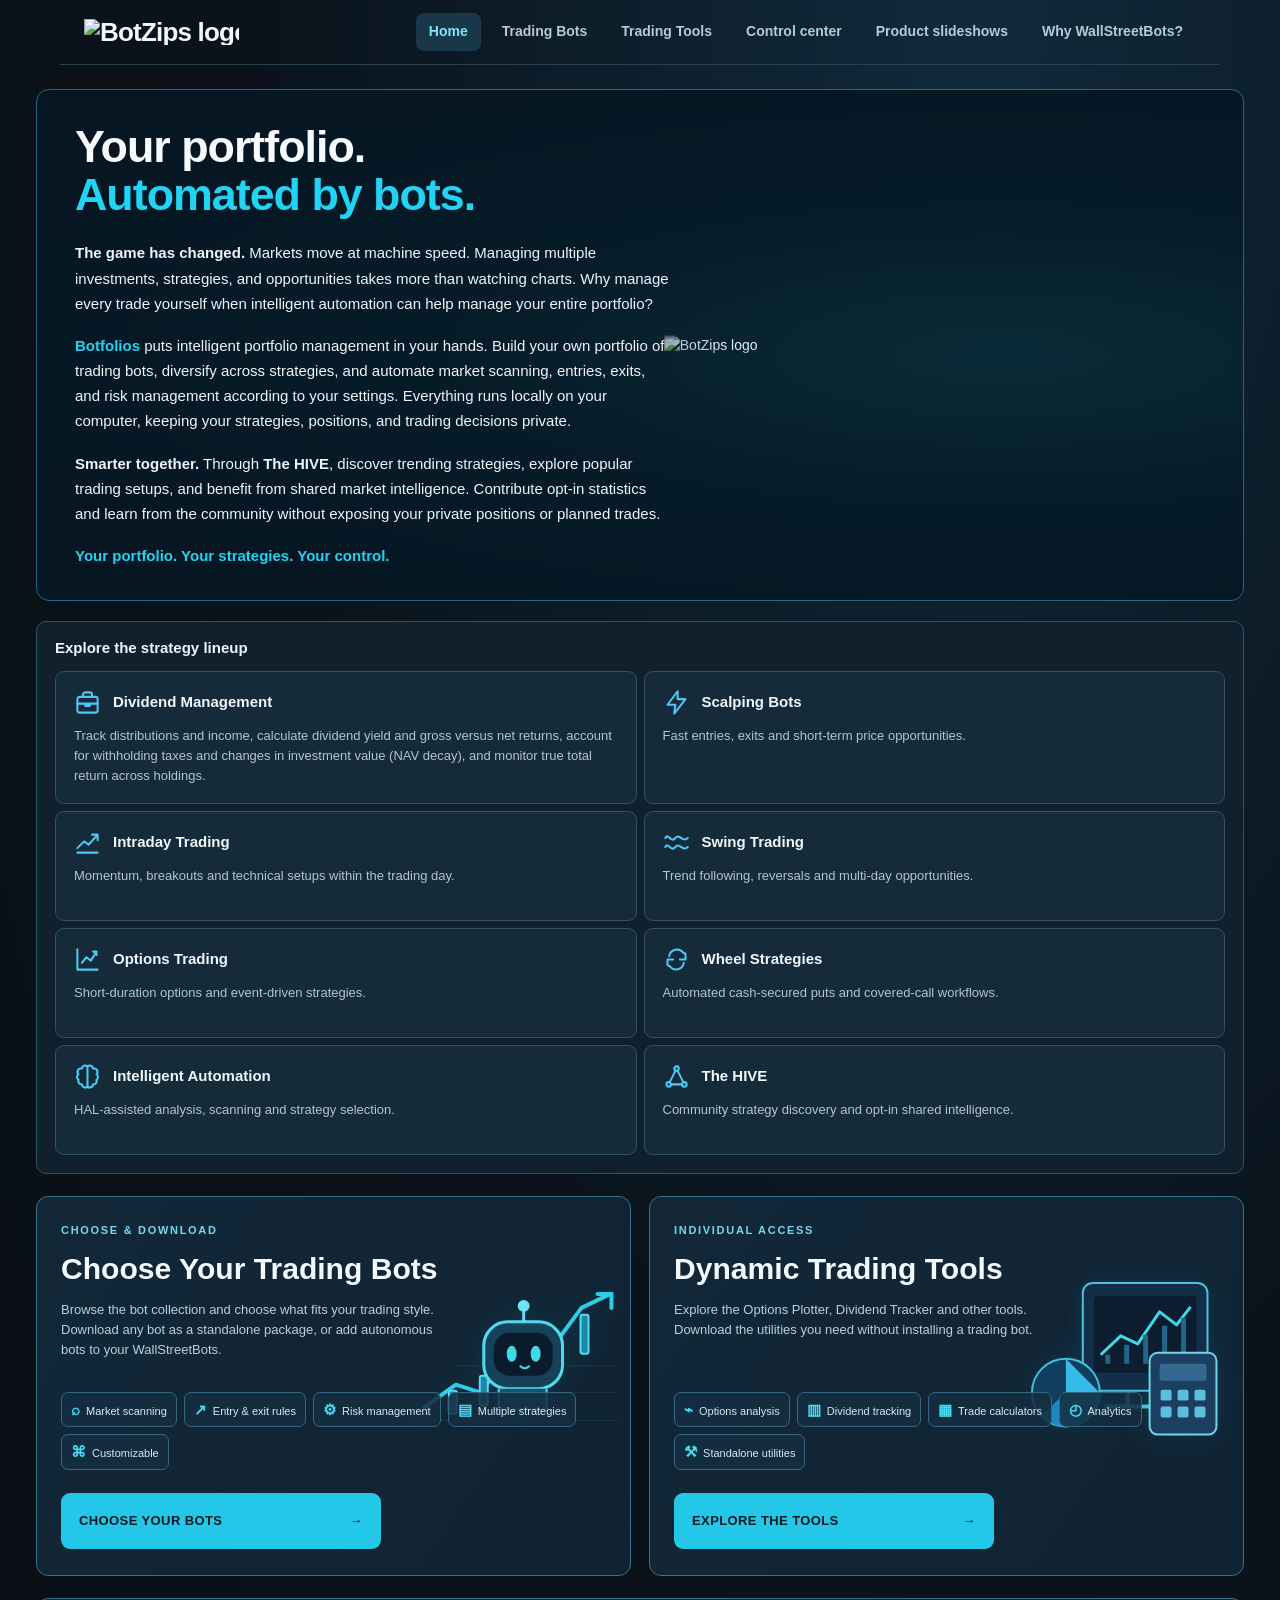
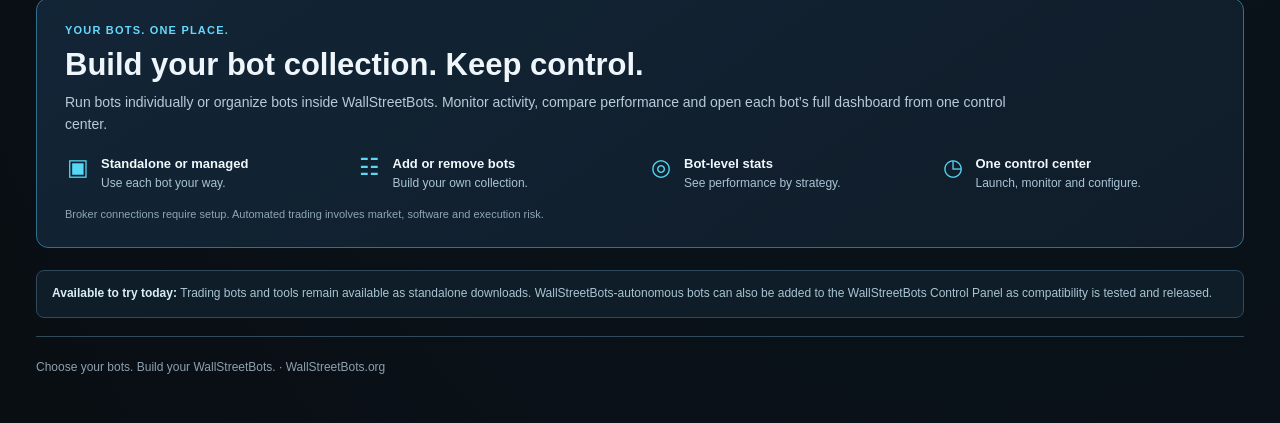
==== commit bfcc546d: "Update section heading for strategy lineup" ====
--- a/index.html
+++ b/index.html
@@ -737,7 +737,7 @@
 </header>
 
 <section class="botfolios-strategy-preview" aria-label="Explore the Botfolios strategy lineup">
-<h2>Explore the Botfolios strategy lineup</h2>
+<h2>Explore the strategy lineup</h2>
 <div class="botfolios-strategy-grid">
 <article class="botfolios-strategy-item"><strong><svg viewBox="0 0 24 24" aria-hidden="true"><rect x="3" y="7" width="18" height="14" rx="2"/><path d="M8 7V5a2 2 0 0 1 2-2h4a2 2 0 0 1 2 2v2M3 13h18M10 13v2h4v-2"/></svg>Dividend Management</strong><p>Track distributions and income, calculate dividend yield and gross versus net returns, account for withholding taxes and changes in investment value (NAV decay), and monitor true total return across holdings.</p></article>
 <article class="botfolios-strategy-item"><strong><svg viewBox="0 0 24 24" aria-hidden="true"><path d="m13 2-9 12h7l-1 8 10-13h-7z"/></svg>Scalping Bots</strong><p>Fast entries, exits and short-term price opportunities.</p></article>
@@ -808,4 +808,4 @@
    </div>
 </div>
 </body>
-</html>+</html>
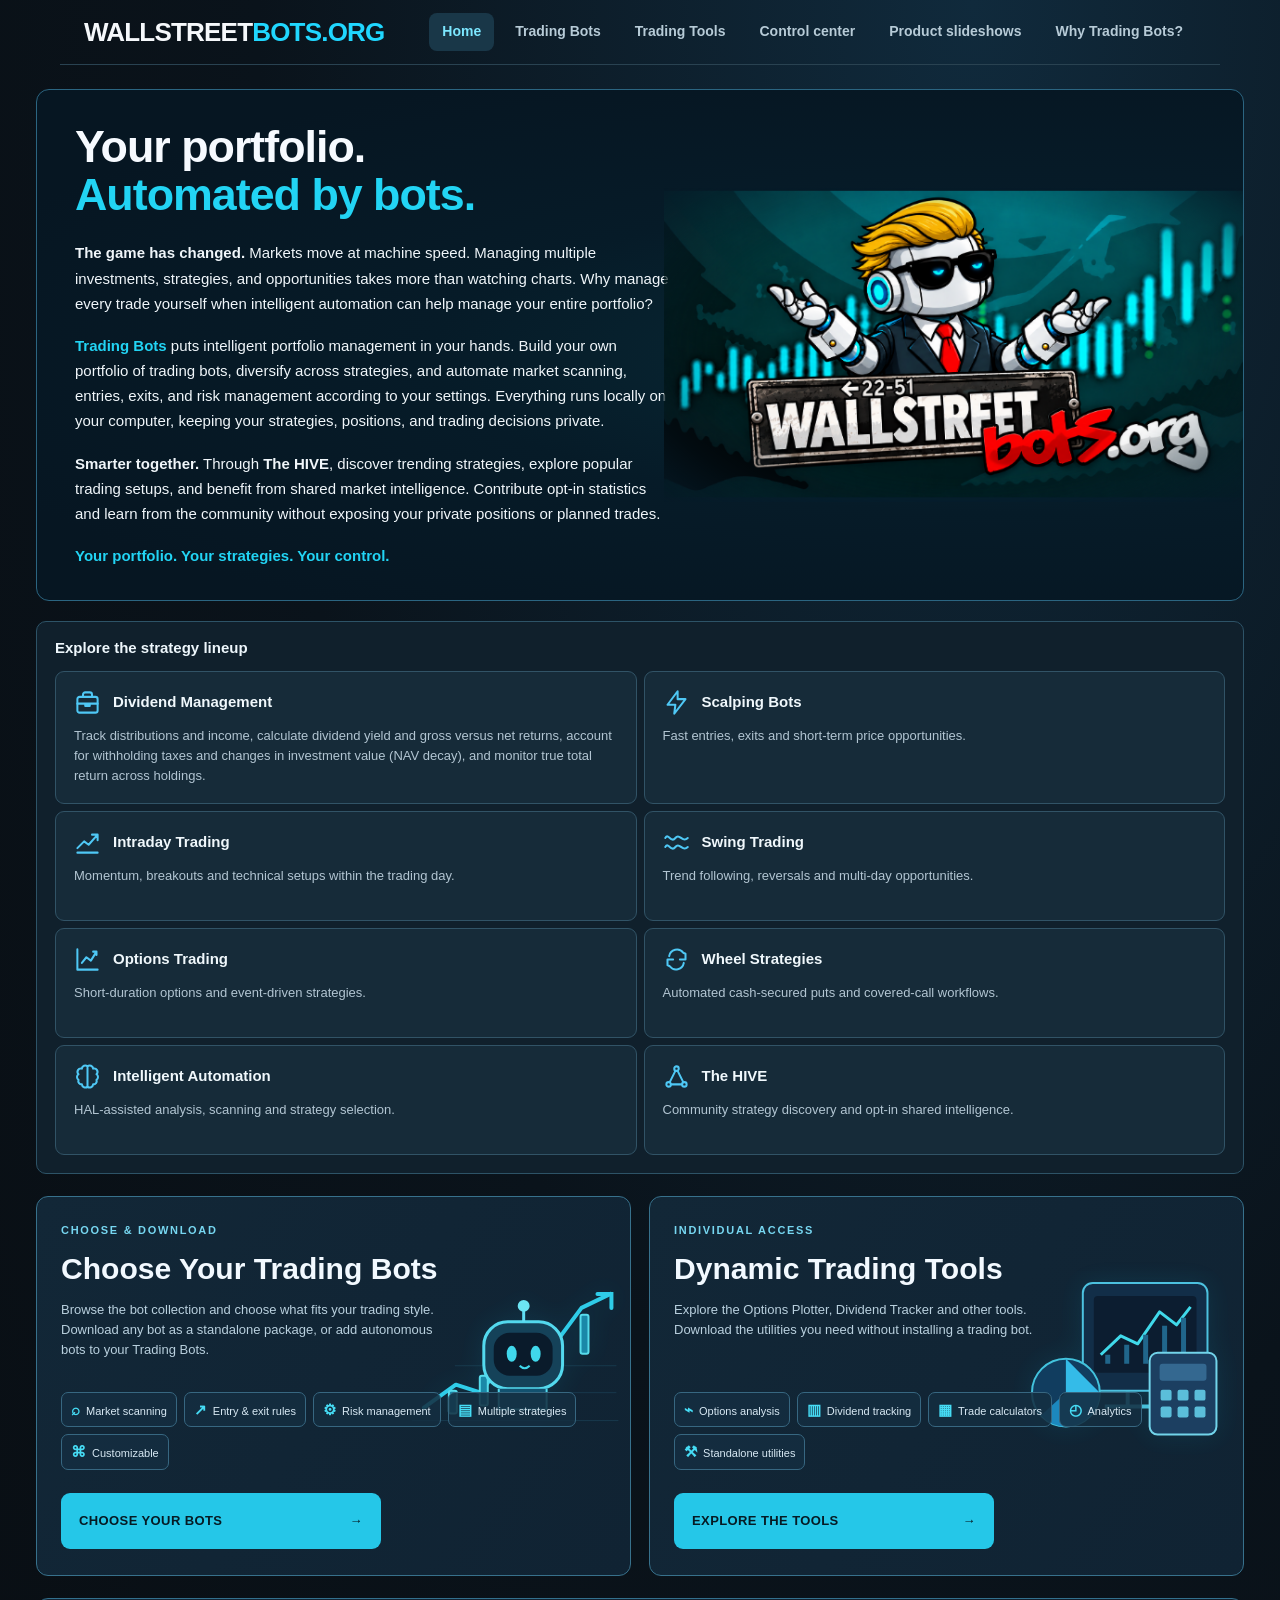
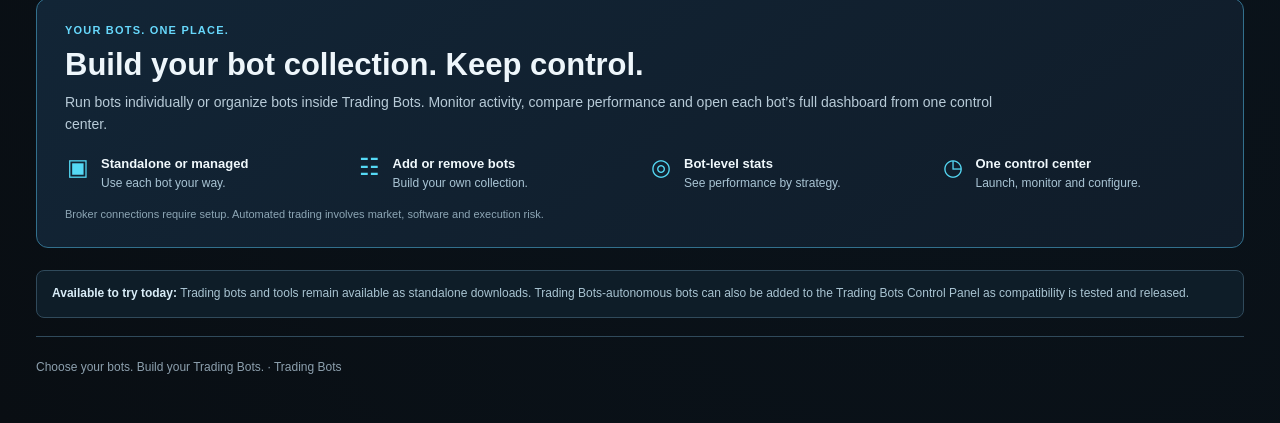
==== commit 0f8d18c1: "Add files via upload" ====
--- a/index.html
+++ b/index.html
@@ -14,8 +14,8 @@
 <meta content="width=device-width,initial-scale=1" name="viewport"/>
 <script defer="" id="turnstileApi" src="https://challenges.cloudflare.com/turnstile/v0/api.js?render=explicit">
 </script>
-<meta content="Choose trading bots, build your WallStreetBots, and manage autonomous strategies from one control center. Download bots individually or add them to your WallStreetBots." name="description"/>
-<title>WallStreetBots.org | Build Your WallStreetBots</title>
+<meta content="Choose trading bots, build your Trading Bots, and manage autonomous strategies from one control center. Download bots individually or add them to your Trading Bots." name="description"/>
+<title>Trading Bots | Build Your Trading Bots</title>
 <style>
    :root{--bg:#0a0f14;--panel:#111923;--panel2:#16212d;--line:#263746;--text:#eef6fb;--muted:#8da0ae;--cyan:#25c7e8;--cyan2:#0b7e99;--good:#55d694;--gold:#e8b95a;--locked:#78838d}
 *{box-sizing:border-box}body{margin:0;background:radial-gradient(circle at 70% 0,#112837 0,#0a0f14 34%);color:var(--text);font:14px/1.45 Segoe UI,Arial,sans-serif}button,input,select{font:inherit}input,select{width:100%;height:40px;border:1px solid var(--line);border-radius:7px;background:#0b1219;color:var(--text);padding:8px 10px}input[type=checkbox]{width:auto;height:auto;accent-color:var(--cyan)}.shell{max-width:1260px;margin:auto;padding:24px}.hero{display:flex;justify-content:space-between;align-items:end;gap:20px;margin-bottom:18px}.brand{font-size:27px;font-weight:900;letter-spacing:.2px}.brand span{color:var(--cyan)}.tag{color:var(--muted);font-size:13px;margin-top:3px}.badge{border:1px solid #245064;background:#102633;color:#87e7fa;border-radius:999px;padding:7px 11px;font-weight:800;font-size:12px}.tabs{position:sticky;top:0;z-index:5;display:flex;gap:7px;overflow:auto;background:rgba(10,15,20,.94);backdrop-filter:blur(8px);padding:10px 0 12px;margin-bottom:12px}.tab{white-space:nowrap;border:1px solid var(--line);background:#101923;color:#b9c8d2;border-radius:7px;padding:9px 13px;cursor:pointer}.tab.active{background:#123044;border-color:#2386a2;color:#fff}.page{display:none}.page.active{display:block}.section{background:linear-gradient(180deg,var(--panel),#0f171f);border:1px solid var(--line);border-radius:10px;margin-bottom:12px;overflow:hidden}.head{display:flex;justify-content:space-between;gap:12px;align-items:center;padding:13px 15px;border-bottom:1px solid var(--line);font-weight:850;letter-spacing:.35px}.head small{font-weight:500;color:var(--muted);letter-spacing:0}.body{padding:15px}.grid{display:grid;grid-template-columns:repeat(4,minmax(0,1fr));gap:12px}.grid.three{grid-template-columns:repeat(3,minmax(0,1fr))}.field{display:grid;gap:6px;color:#aebdca;font-size:12px}.checks{display:flex;flex-wrap:wrap;gap:10px 18px;margin-top:13px}.check{display:flex;align-items:center;gap:7px;color:#c7d4dd}.note{margin-top:12px;padding:10px 12px;border-left:3px solid var(--cyan2);background:#0c151d;color:#9fb2bf;border-radius:3px}.rule{display:grid;grid-template-columns:1.2fr .9fr .7fr .7fr 42px;gap:8px;margin-top:8px}.add{margin-top:10px;border:1px dashed #347086;background:#0c1c26;color:#9cecff;border-radius:7px;padding:9px 12px;cursor:pointer}.premium-wrap{border:1px solid #5b4b2a;background:linear-gradient(180deg,#181711,#11151a);box-shadow:inset 0 1px 0 rgba(255,214,128,.06)}.premium-title{color:#ffd782}.premium-badge{background:#302712;border:1px solid #715b29;color:#ffd782;border-radius:999px;padding:4px 8px;font-size:10px;font-weight:900;letter-spacing:.8px}.premium-grid{display:grid;grid-template-columns:repeat(3,minmax(0,1fr));gap:10px}.premium-card{position:relative;border:1px solid #39382f;background:#11161b;border-radius:9px;padding:13px;min-height:132px;overflow:hidden}.premium-card h3{margin:0 0 6px;font-size:14px;color:#dce3e8}.premium-card p{margin:0 0 12px;color:#7f8b94;font-size:12px}.premium-card .fake{display:flex;gap:7px;opacity:.42;filter:saturate(.4)}.premium-card select,.premium-card input{height:34px;pointer-events:none}.lock{position:absolute;right:10px;top:10px;color:var(--gold);font-weight:900;font-size:11px}.premium-footer{display:flex;justify-content:space-between;align-items:center;gap:15px;margin-top:13px;padding:11px 12px;background:#17150e;border:1px solid #443a22;border-radius:8px;color:#a99b77}.premium-footer b{color:#f4ce76}.buildbar{position:sticky;bottom:0;display:flex;justify-content:space-between;align-items:center;gap:15px;margin-top:16px;padding:14px 15px;background:rgba(13,20,27,.96);border:1px solid #294151;border-radius:10px;backdrop-filter:blur(8px)}.buildbtn{border:0;border-radius:8px;background:linear-gradient(180deg,#34d2ee,#1295b4);color:#031017;font-weight:950;padding:12px 22px;cursor:pointer}.summary{color:#91a4b1;font-size:12px}.json{white-space:pre-wrap;background:#081016;border:1px solid var(--line);padding:14px;border-radius:8px;color:#b9dce7;max-height:420px;overflow:auto}.locked-input{opacity:.45;pointer-events:none}.pill{display:inline-block;border:1px solid #315262;border-radius:999px;padding:3px 7px;color:#9edff0;font-size:10px;font-weight:800}.subhead{font-weight:800;margin:3px 0 10px;color:#dce7ed}@media(max-width:900px){.grid,.grid.three,.premium-grid{grid-template-columns:repeat(2,minmax(0,1fr))}.rule{grid-template-columns:1fr 1fr}.hero{align-items:flex-start;flex-direction:column}}@media(max-width:560px){.shell{padding:14px}.grid,.grid.three,.premium-grid{grid-template-columns:1fr}.rule{grid-template-columns:1fr}.buildbar{align-items:stretch;flex-direction:column}.buildbtn{width:100%}}
@@ -594,15 +594,15 @@
 document.addEventListener('DOMContentLoaded', function () {
   const params = new URLSearchParams(window.location.search);
   const requested = (params.get('brand') || '').trim().toLowerCase();
-  const brand = requested === 'botfolios' || params.has('botfolios') ? 'botfolios'
-    : ['wallstreetbots','wallstreet'].includes(requested) || params.has('wallstreetbots') ? 'wallstreet'
-    : ['wxybots','wxy'].includes(requested) || params.has('wxybots') ? 'wxy'
-    : 'botzips';
+  const brand = requested === 'Trading Bots' || params.has('Trading Bots') ? 'Trading Bots'
+    : ['Trading Bots','wallstreet'].includes(requested) || params.has('Trading Bots') ? 'wallstreet'
+    : ['Trading Bots','wxy'].includes(requested) || params.has('Trading Bots') ? 'wxy'
+    : 'Trading Bots';
   document.documentElement.dataset.siteBrand = brand;
-  if (brand === 'botfolios') return; // Botfolios images use assets/botfolios-logo.png.
+  if (brand === 'Trading Bots') return; // Botfolios images use assets/botfolios-logo.png.
   const img = document.querySelector('.home-hero-logo img:not(.botfolios-hero-logo)');
   const filenames = {wxy:'assets/wxylogo.png?v=20261010',wallstreet:'assets/wsbhero_nocandles.png?v=20261010',botzips:'assets/logo.png?v=20261010'};
-  const labels = {wxy:'WXYBots logo',wallstreet:'WallStreetBots logo',botzips:'BotZips logo'};
+  const labels = {wxy:'Trading Bots logo',wallstreet:'Trading Bots logo',botzips:'Trading Bots logo'};
   if (img) { img.alt = labels[brand]; img.src = filenames[brand]; }
   const nav = document.querySelector('.site-nav .site-brand');
   if (nav) {
@@ -618,7 +618,7 @@
       if (brand !== 'wallstreet') { logo.src = filenames[brand]; logo.alt = labels[brand]; }
     }
   }
-  const names = {botzips:'BotZips',wallstreet:'WallStreetBots.org',wxy:'WXYBots'};
+  const names = {botzips:'Trading Bots',wallstreet:'Trading Bots',wxy:'Trading Bots'};
   document.title = names[brand] + ' | Automated Trading Bots';
   const description = document.querySelector('meta[name="description"]');
   if (description) description.content = names[brand] + ' — trading bots, automated strategies and trading tools.';
@@ -630,7 +630,7 @@
 (function(){
   var host=window.location.hostname.toLowerCase().replace(/\.$/, '');
   var requestedBrand=(new URLSearchParams(window.location.search).get('brand')||'').trim().toLowerCase();
-  var isBotfolios=requestedBrand==='botfolios'||new URLSearchParams(window.location.search).has('botfolios');
+  var isBotfolios=requestedBrand==='Trading Bots'||new URLSearchParams(window.location.search).has('Trading Bots');
   document.documentElement.classList.toggle('botfolios-domain',isBotfolios);
   if(isBotfolios){
     document.title='Botfolios | Automated Trading';
@@ -669,7 +669,7 @@
 <body>
 <nav aria-label="Main navigation" class="site-nav">
 <a class="site-brand" href="index.html">
-<img class="botfolios-nav-logo" alt="Botfolios" src="assets/botfolios-logo.png?v=20261010">
+<img class="botfolios-nav-logo" alt="Trading Bots" src="assets/botfolios-logo.png?v=20261010">
 <span class="wsb-nav-wallstreet">WALLSTREET</span><span class="wsb-nav-bots">BOTS.ORG</span>
 </a>
 <div class="site-links">
@@ -689,7 +689,7 @@
      Product slideshows
     </a>
 <a href="about.html">
-     Why WallStreetBots?
+     Why Trading Bots?
     </a>
 </div>
 </nav>
@@ -723,7 +723,7 @@
 
   <p><strong>The game has changed.</strong> Markets move at machine speed. Managing multiple investments, strategies, and opportunities takes more than watching charts. Why manage every trade yourself when intelligent automation can help manage your entire portfolio?</p>
 
-  <p class="hero-local"><strong>Botfolios</strong> puts intelligent portfolio management in your hands. Build your own portfolio of trading bots, diversify across strategies, and automate market scanning, entries, exits, and risk management according to your settings. Everything runs locally on your computer, keeping your strategies, positions, and trading decisions private.</p>
+  <p class="hero-local"><strong>Trading Bots</strong> puts intelligent portfolio management in your hands. Build your own portfolio of trading bots, diversify across strategies, and automate market scanning, entries, exits, and risk management according to your settings. Everything runs locally on your computer, keeping your strategies, positions, and trading decisions private.</p>
 
   <p><strong>Smarter together.</strong> Through <strong>The HIVE</strong>, discover trending strategies, explore popular trading setups, and benefit from shared market intelligence. Contribute opt-in statistics and learn from the community without exposing your private positions or planned trades.</p>
 
@@ -731,12 +731,12 @@
 </div>
 
 <div class="home-hero-logo">
-<img class="botfolios-hero-logo" alt="Botfolios — Trade smarter, not harder" src="assets/botfolios-logo.png?v=20261010">
-<img alt="WallStreetBots.org robot and logo" loading="eager" src="[data-uri]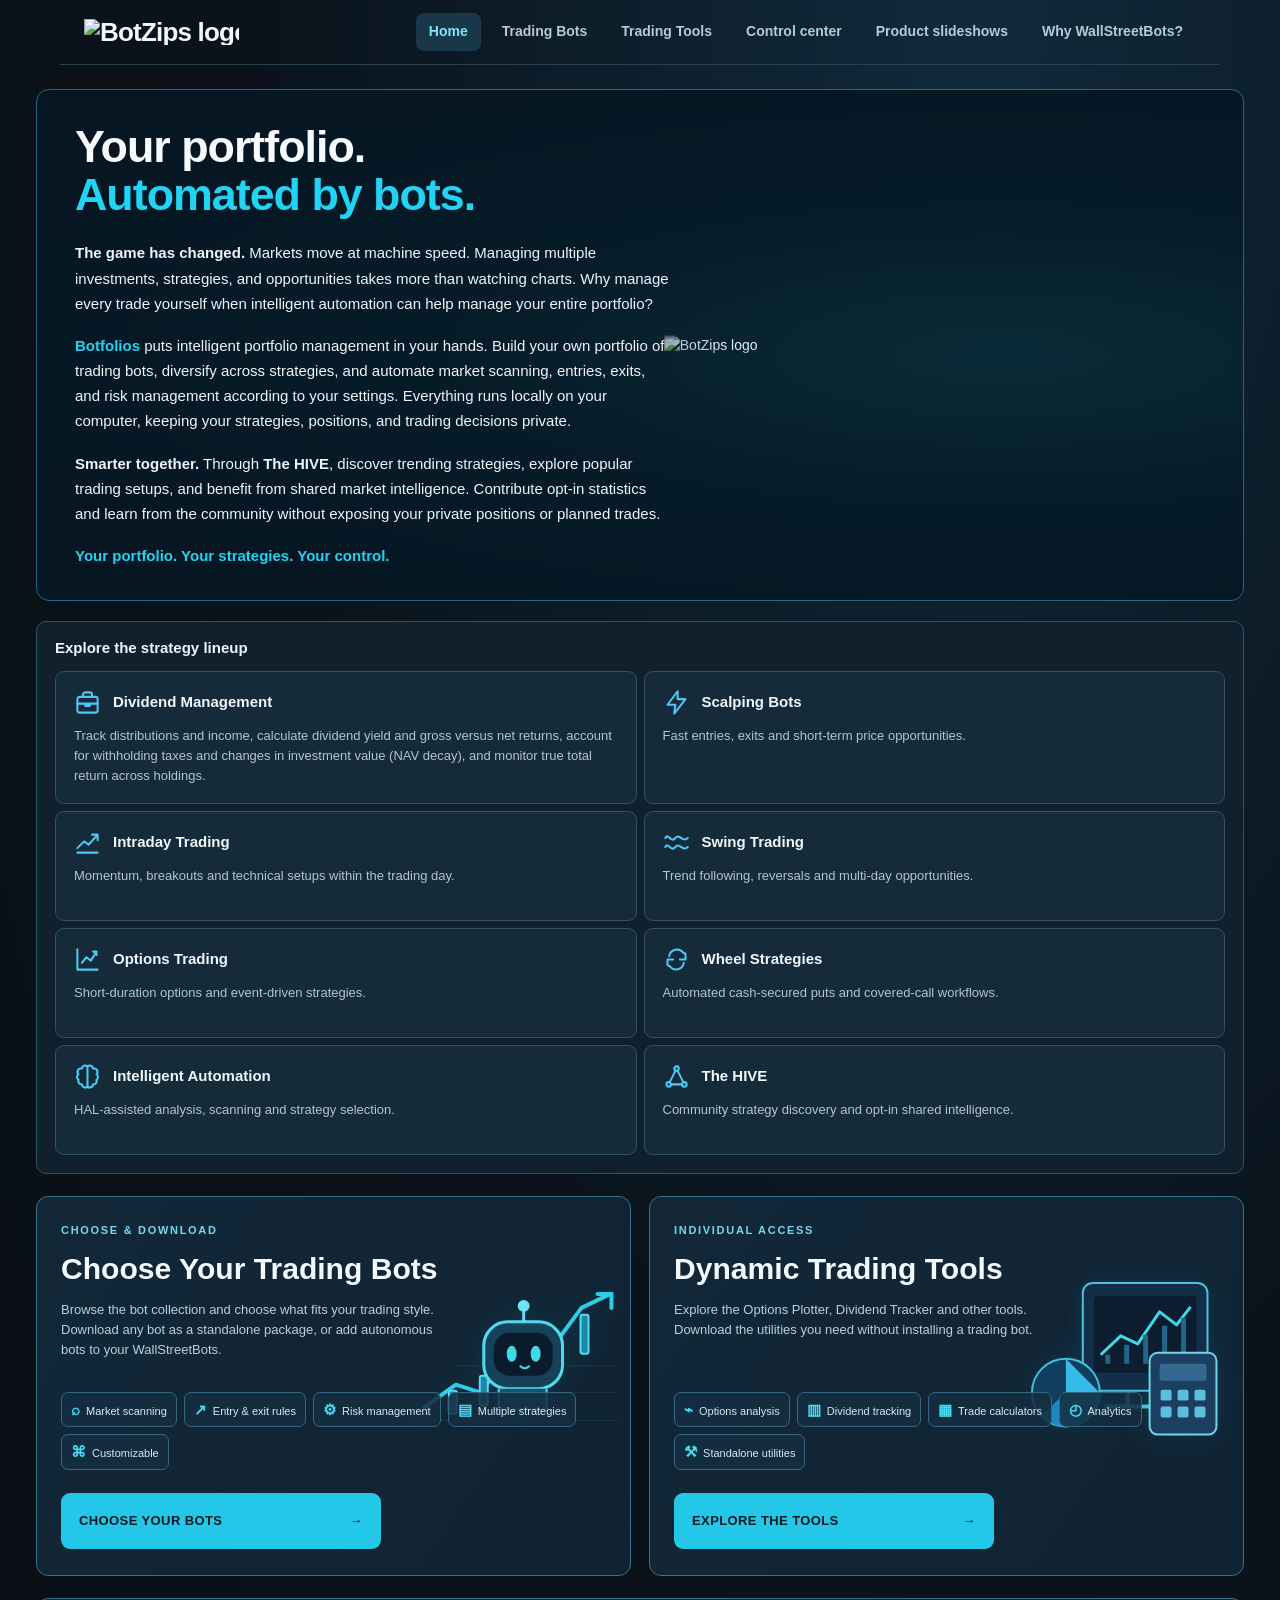
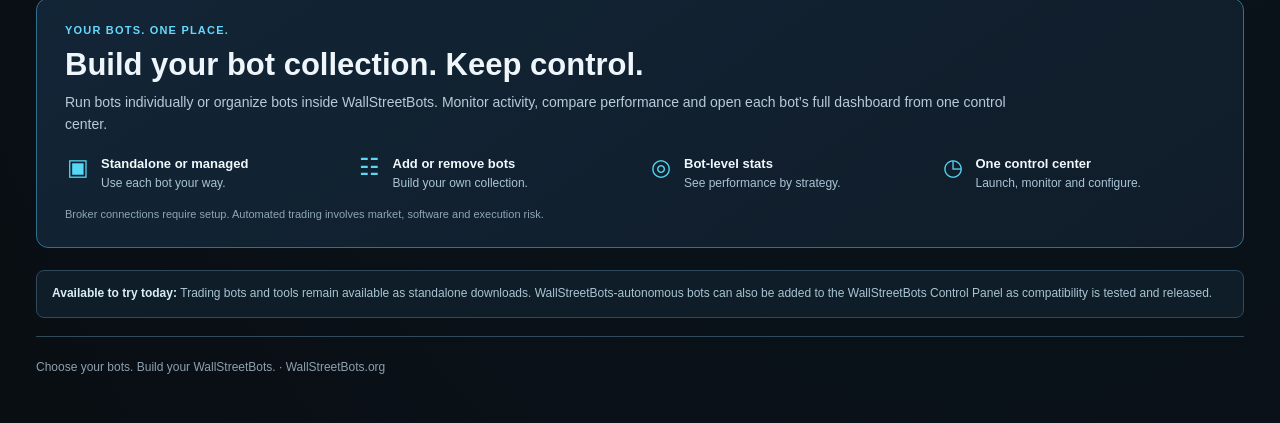
==== commit f49a5a17: "Add files via upload" ====
--- a/index.html
+++ b/index.html
@@ -14,8 +14,8 @@
 <meta content="width=device-width,initial-scale=1" name="viewport"/>
 <script defer="" id="turnstileApi" src="https://challenges.cloudflare.com/turnstile/v0/api.js?render=explicit">
 </script>
-<meta content="Choose trading bots, build your Trading Bots, and manage autonomous strategies from one control center. Download bots individually or add them to your Trading Bots." name="description"/>
-<title>Trading Bots | Build Your Trading Bots</title>
+<meta content="Choose trading bots, build your WallStreetBots, and manage autonomous strategies from one control center. Download bots individually or add them to your WallStreetBots." name="description"/>
+<title>WallStreetBots.org | Build Your WallStreetBots</title>
 <style>
    :root{--bg:#0a0f14;--panel:#111923;--panel2:#16212d;--line:#263746;--text:#eef6fb;--muted:#8da0ae;--cyan:#25c7e8;--cyan2:#0b7e99;--good:#55d694;--gold:#e8b95a;--locked:#78838d}
 *{box-sizing:border-box}body{margin:0;background:radial-gradient(circle at 70% 0,#112837 0,#0a0f14 34%);color:var(--text);font:14px/1.45 Segoe UI,Arial,sans-serif}button,input,select{font:inherit}input,select{width:100%;height:40px;border:1px solid var(--line);border-radius:7px;background:#0b1219;color:var(--text);padding:8px 10px}input[type=checkbox]{width:auto;height:auto;accent-color:var(--cyan)}.shell{max-width:1260px;margin:auto;padding:24px}.hero{display:flex;justify-content:space-between;align-items:end;gap:20px;margin-bottom:18px}.brand{font-size:27px;font-weight:900;letter-spacing:.2px}.brand span{color:var(--cyan)}.tag{color:var(--muted);font-size:13px;margin-top:3px}.badge{border:1px solid #245064;background:#102633;color:#87e7fa;border-radius:999px;padding:7px 11px;font-weight:800;font-size:12px}.tabs{position:sticky;top:0;z-index:5;display:flex;gap:7px;overflow:auto;background:rgba(10,15,20,.94);backdrop-filter:blur(8px);padding:10px 0 12px;margin-bottom:12px}.tab{white-space:nowrap;border:1px solid var(--line);background:#101923;color:#b9c8d2;border-radius:7px;padding:9px 13px;cursor:pointer}.tab.active{background:#123044;border-color:#2386a2;color:#fff}.page{display:none}.page.active{display:block}.section{background:linear-gradient(180deg,var(--panel),#0f171f);border:1px solid var(--line);border-radius:10px;margin-bottom:12px;overflow:hidden}.head{display:flex;justify-content:space-between;gap:12px;align-items:center;padding:13px 15px;border-bottom:1px solid var(--line);font-weight:850;letter-spacing:.35px}.head small{font-weight:500;color:var(--muted);letter-spacing:0}.body{padding:15px}.grid{display:grid;grid-template-columns:repeat(4,minmax(0,1fr));gap:12px}.grid.three{grid-template-columns:repeat(3,minmax(0,1fr))}.field{display:grid;gap:6px;color:#aebdca;font-size:12px}.checks{display:flex;flex-wrap:wrap;gap:10px 18px;margin-top:13px}.check{display:flex;align-items:center;gap:7px;color:#c7d4dd}.note{margin-top:12px;padding:10px 12px;border-left:3px solid var(--cyan2);background:#0c151d;color:#9fb2bf;border-radius:3px}.rule{display:grid;grid-template-columns:1.2fr .9fr .7fr .7fr 42px;gap:8px;margin-top:8px}.add{margin-top:10px;border:1px dashed #347086;background:#0c1c26;color:#9cecff;border-radius:7px;padding:9px 12px;cursor:pointer}.premium-wrap{border:1px solid #5b4b2a;background:linear-gradient(180deg,#181711,#11151a);box-shadow:inset 0 1px 0 rgba(255,214,128,.06)}.premium-title{color:#ffd782}.premium-badge{background:#302712;border:1px solid #715b29;color:#ffd782;border-radius:999px;padding:4px 8px;font-size:10px;font-weight:900;letter-spacing:.8px}.premium-grid{display:grid;grid-template-columns:repeat(3,minmax(0,1fr));gap:10px}.premium-card{position:relative;border:1px solid #39382f;background:#11161b;border-radius:9px;padding:13px;min-height:132px;overflow:hidden}.premium-card h3{margin:0 0 6px;font-size:14px;color:#dce3e8}.premium-card p{margin:0 0 12px;color:#7f8b94;font-size:12px}.premium-card .fake{display:flex;gap:7px;opacity:.42;filter:saturate(.4)}.premium-card select,.premium-card input{height:34px;pointer-events:none}.lock{position:absolute;right:10px;top:10px;color:var(--gold);font-weight:900;font-size:11px}.premium-footer{display:flex;justify-content:space-between;align-items:center;gap:15px;margin-top:13px;padding:11px 12px;background:#17150e;border:1px solid #443a22;border-radius:8px;color:#a99b77}.premium-footer b{color:#f4ce76}.buildbar{position:sticky;bottom:0;display:flex;justify-content:space-between;align-items:center;gap:15px;margin-top:16px;padding:14px 15px;background:rgba(13,20,27,.96);border:1px solid #294151;border-radius:10px;backdrop-filter:blur(8px)}.buildbtn{border:0;border-radius:8px;background:linear-gradient(180deg,#34d2ee,#1295b4);color:#031017;font-weight:950;padding:12px 22px;cursor:pointer}.summary{color:#91a4b1;font-size:12px}.json{white-space:pre-wrap;background:#081016;border:1px solid var(--line);padding:14px;border-radius:8px;color:#b9dce7;max-height:420px;overflow:auto}.locked-input{opacity:.45;pointer-events:none}.pill{display:inline-block;border:1px solid #315262;border-radius:999px;padding:3px 7px;color:#9edff0;font-size:10px;font-weight:800}.subhead{font-weight:800;margin:3px 0 10px;color:#dce7ed}@media(max-width:900px){.grid,.grid.three,.premium-grid{grid-template-columns:repeat(2,minmax(0,1fr))}.rule{grid-template-columns:1fr 1fr}.hero{align-items:flex-start;flex-direction:column}}@media(max-width:560px){.shell{padding:14px}.grid,.grid.three,.premium-grid{grid-template-columns:1fr}.rule{grid-template-columns:1fr}.buildbar{align-items:stretch;flex-direction:column}.buildbtn{width:100%}}
@@ -594,15 +594,15 @@
 document.addEventListener('DOMContentLoaded', function () {
   const params = new URLSearchParams(window.location.search);
   const requested = (params.get('brand') || '').trim().toLowerCase();
-  const brand = requested === 'Trading Bots' || params.has('Trading Bots') ? 'Trading Bots'
-    : ['Trading Bots','wallstreet'].includes(requested) || params.has('Trading Bots') ? 'wallstreet'
-    : ['Trading Bots','wxy'].includes(requested) || params.has('Trading Bots') ? 'wxy'
-    : 'Trading Bots';
+  const brand = requested === 'botfolios' || params.has('botfolios') ? 'botfolios'
+    : ['wallstreetbots','wallstreet'].includes(requested) || params.has('wallstreetbots') ? 'wallstreet'
+    : ['wxybots','wxy'].includes(requested) || params.has('wxybots') ? 'wxy'
+    : 'botzips';
   document.documentElement.dataset.siteBrand = brand;
-  if (brand === 'Trading Bots') return; // Botfolios images use assets/botfolios-logo.png.
+  if (brand === 'botfolios') return; // Botfolios images use assets/botfolios-logo.png.
   const img = document.querySelector('.home-hero-logo img:not(.botfolios-hero-logo)');
   const filenames = {wxy:'assets/wxylogo.png?v=20261010',wallstreet:'assets/wsbhero_nocandles.png?v=20261010',botzips:'assets/logo.png?v=20261010'};
-  const labels = {wxy:'Trading Bots logo',wallstreet:'Trading Bots logo',botzips:'Trading Bots logo'};
+  const labels = {wxy:'WXYBots logo',wallstreet:'WallStreetBots logo',botzips:'BotZips logo'};
   if (img) { img.alt = labels[brand]; img.src = filenames[brand]; }
   const nav = document.querySelector('.site-nav .site-brand');
   if (nav) {
@@ -618,7 +618,7 @@
       if (brand !== 'wallstreet') { logo.src = filenames[brand]; logo.alt = labels[brand]; }
     }
   }
-  const names = {botzips:'Trading Bots',wallstreet:'Trading Bots',wxy:'Trading Bots'};
+  const names = {botzips:'BotZips',wallstreet:'WallStreetBots.org',wxy:'WXYBots'};
   document.title = names[brand] + ' | Automated Trading Bots';
   const description = document.querySelector('meta[name="description"]');
   if (description) description.content = names[brand] + ' — trading bots, automated strategies and trading tools.';
@@ -630,7 +630,7 @@
 (function(){
   var host=window.location.hostname.toLowerCase().replace(/\.$/, '');
   var requestedBrand=(new URLSearchParams(window.location.search).get('brand')||'').trim().toLowerCase();
-  var isBotfolios=requestedBrand==='Trading Bots'||new URLSearchParams(window.location.search).has('Trading Bots');
+  var isBotfolios=requestedBrand==='botfolios'||new URLSearchParams(window.location.search).has('botfolios');
   document.documentElement.classList.toggle('botfolios-domain',isBotfolios);
   if(isBotfolios){
     document.title='Botfolios | Automated Trading';
@@ -669,7 +669,7 @@
 <body>
 <nav aria-label="Main navigation" class="site-nav">
 <a class="site-brand" href="index.html">
-<img class="botfolios-nav-logo" alt="Trading Bots" src="assets/botfolios-logo.png?v=20261010">
+<img class="botfolios-nav-logo" alt="Botfolios" src="assets/botfolios-logo.png?v=20261010">
 <span class="wsb-nav-wallstreet">WALLSTREET</span><span class="wsb-nav-bots">BOTS.ORG</span>
 </a>
 <div class="site-links">
@@ -689,7 +689,7 @@
      Product slideshows
     </a>
 <a href="about.html">
-     Why Trading Bots?
+     Why WallStreetBots?
     </a>
 </div>
 </nav>
@@ -723,7 +723,7 @@
 
   <p><strong>The game has changed.</strong> Markets move at machine speed. Managing multiple investments, strategies, and opportunities takes more than watching charts. Why manage every trade yourself when intelligent automation can help manage your entire portfolio?</p>
 
-  <p class="hero-local"><strong>Trading Bots</strong> puts intelligent portfolio management in your hands. Build your own portfolio of trading bots, diversify across strategies, and automate market scanning, entries, exits, and risk management according to your settings. Everything runs locally on your computer, keeping your strategies, positions, and trading decisions private.</p>
+  <p class="hero-local"><strong>Botfolios</strong> puts intelligent portfolio management in your hands. Build your own portfolio of trading bots, diversify across strategies, and automate market scanning, entries, exits, and risk management according to your settings. Everything runs locally on your computer, keeping your strategies, positions, and trading decisions private.</p>
 
   <p><strong>Smarter together.</strong> Through <strong>The HIVE</strong>, discover trending strategies, explore popular trading setups, and benefit from shared market intelligence. Contribute opt-in statistics and learn from the community without exposing your private positions or planned trades.</p>
 
@@ -731,12 +731,12 @@
 </div>
 
 <div class="home-hero-logo">
-<img class="botfolios-hero-logo" alt="Trading Bots — Trade smarter, not harder" src="assets/botfolios-logo.png?v=20261010">
-<img alt="Trading Bots robot and logo" loading="eager" src="[data-uri]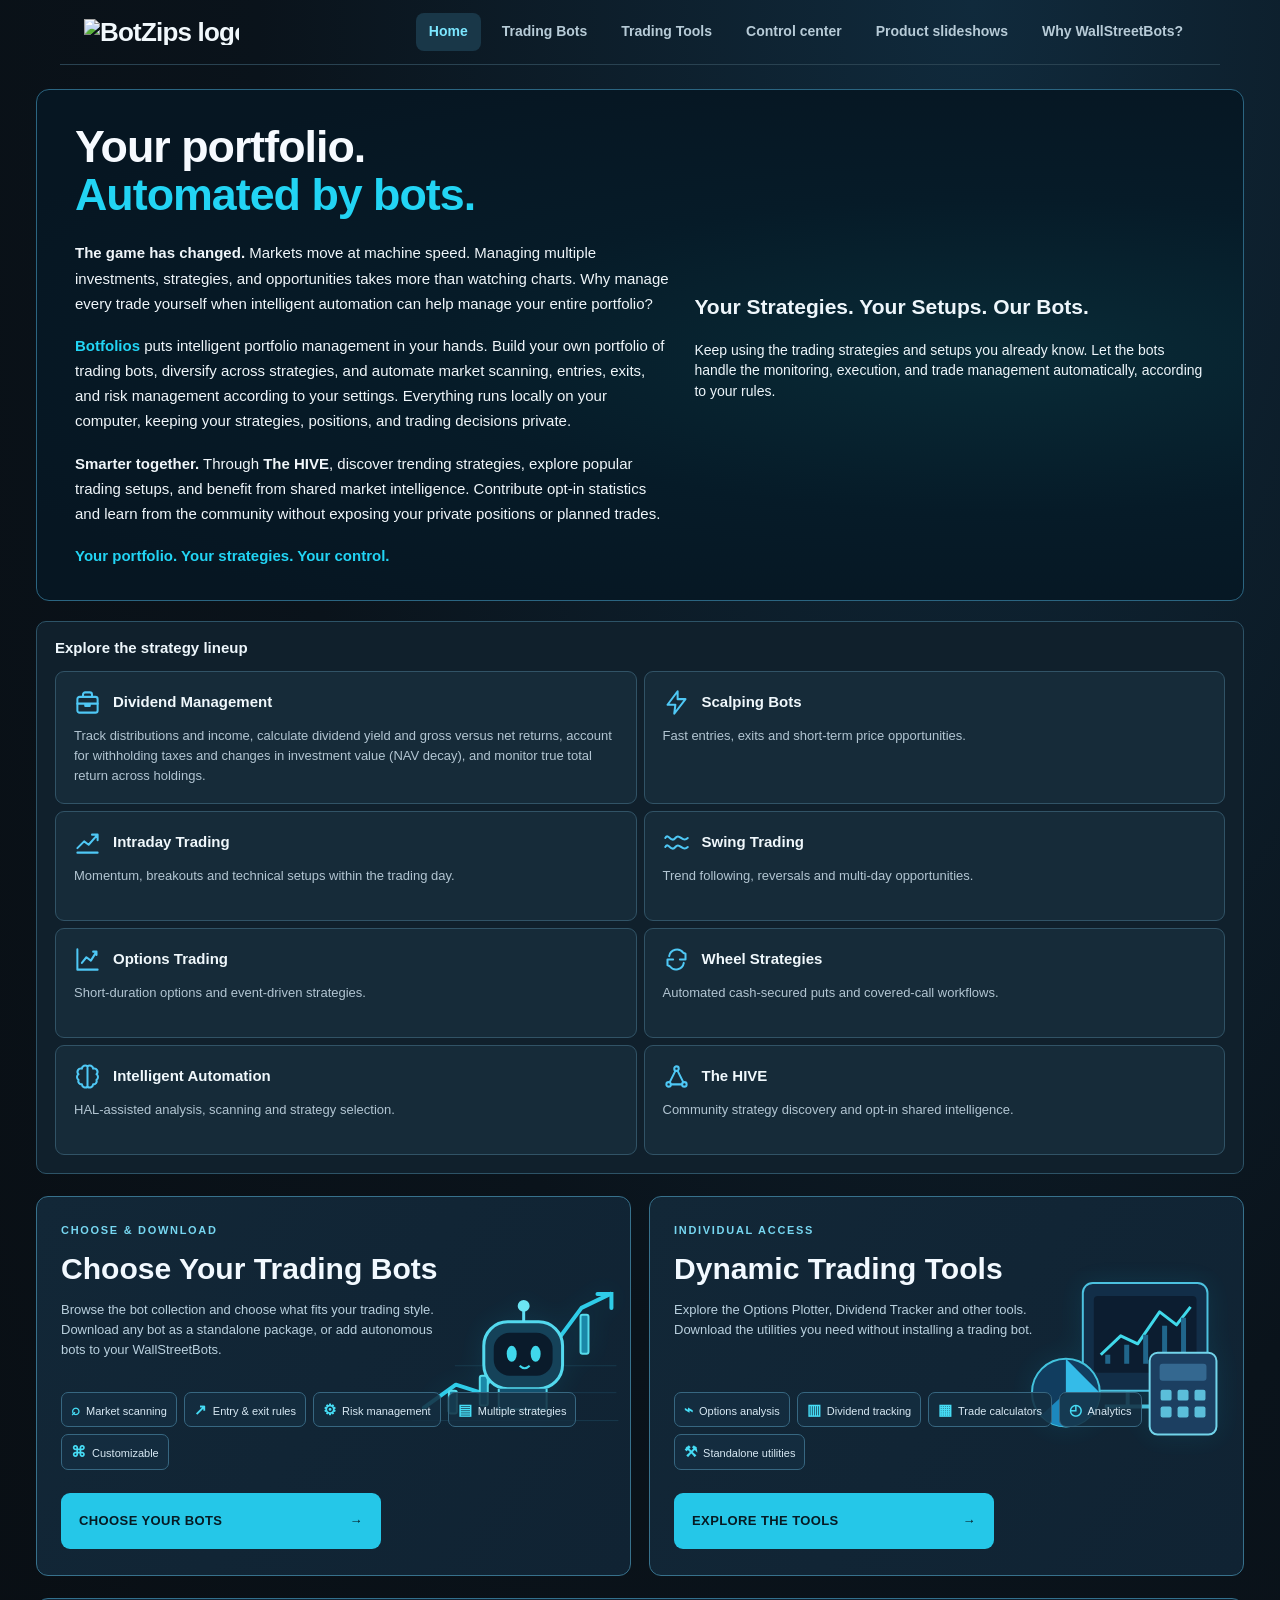
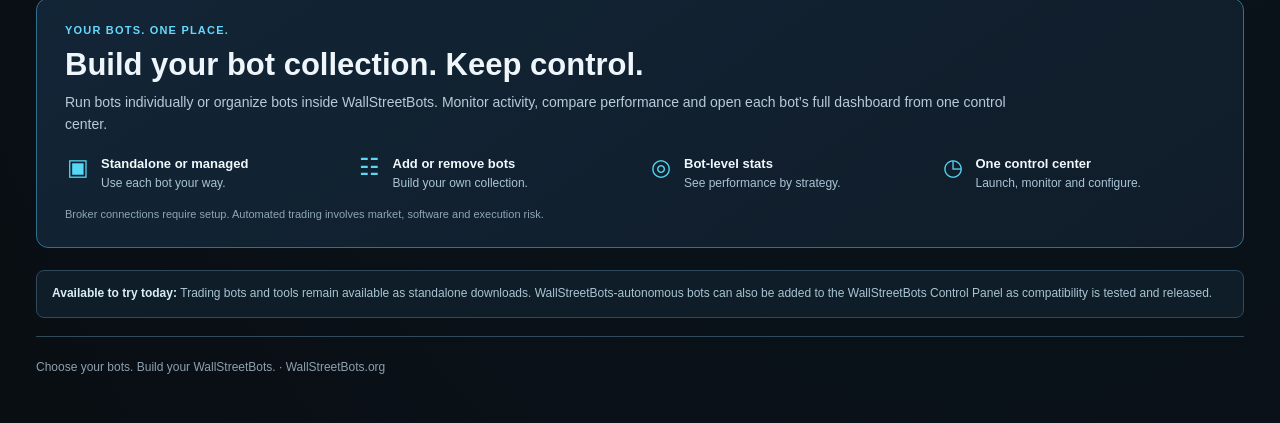
==== commit 06605535: "Update index.html" ====
--- a/index.html
+++ b/index.html
@@ -730,9 +730,13 @@
   <p class="hero-signoff"><strong>Your portfolio. Your strategies. Your control.</strong></p>
 </div>
 
-<div class="home-hero-logo">
-<img class="botfolios-hero-logo" alt="Botfolios — Trade smarter, not harder" src="assets/botfolios-logo.png?v=20261010">
-<img alt="WallStreetBots.org robot and logo" loading="eager" src="[data-uri]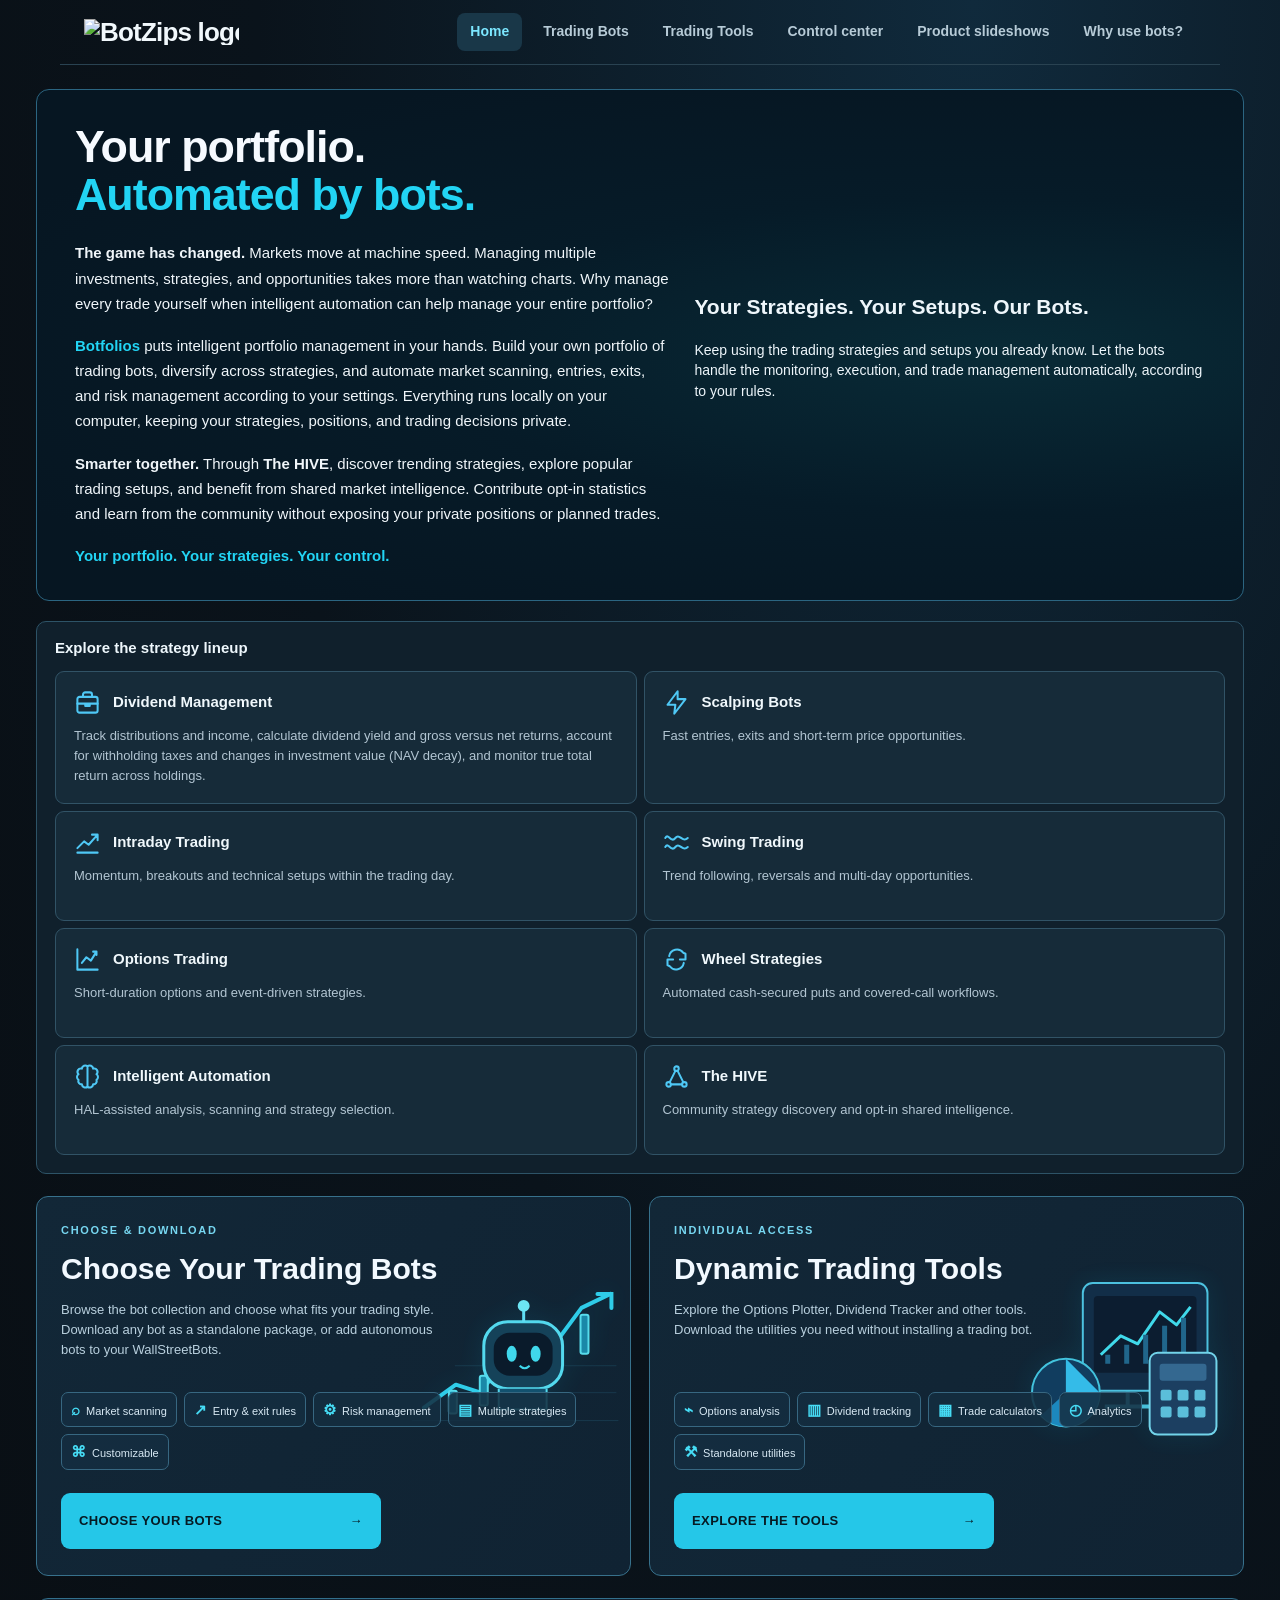
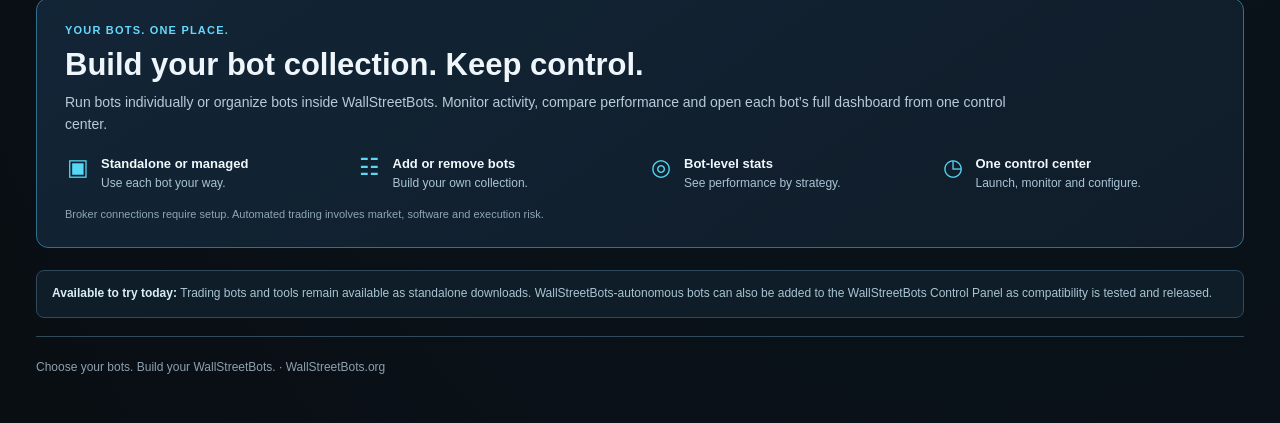
==== commit 960520ec: "Update link text from 'Why WallStreetBots?' to 'Why use bots?'" ====
--- a/index.html
+++ b/index.html
@@ -689,7 +689,7 @@
      Product slideshows
     </a>
 <a href="about.html">
-     Why WallStreetBots?
+     Why use bots?
     </a>
 </div>
 </nav>
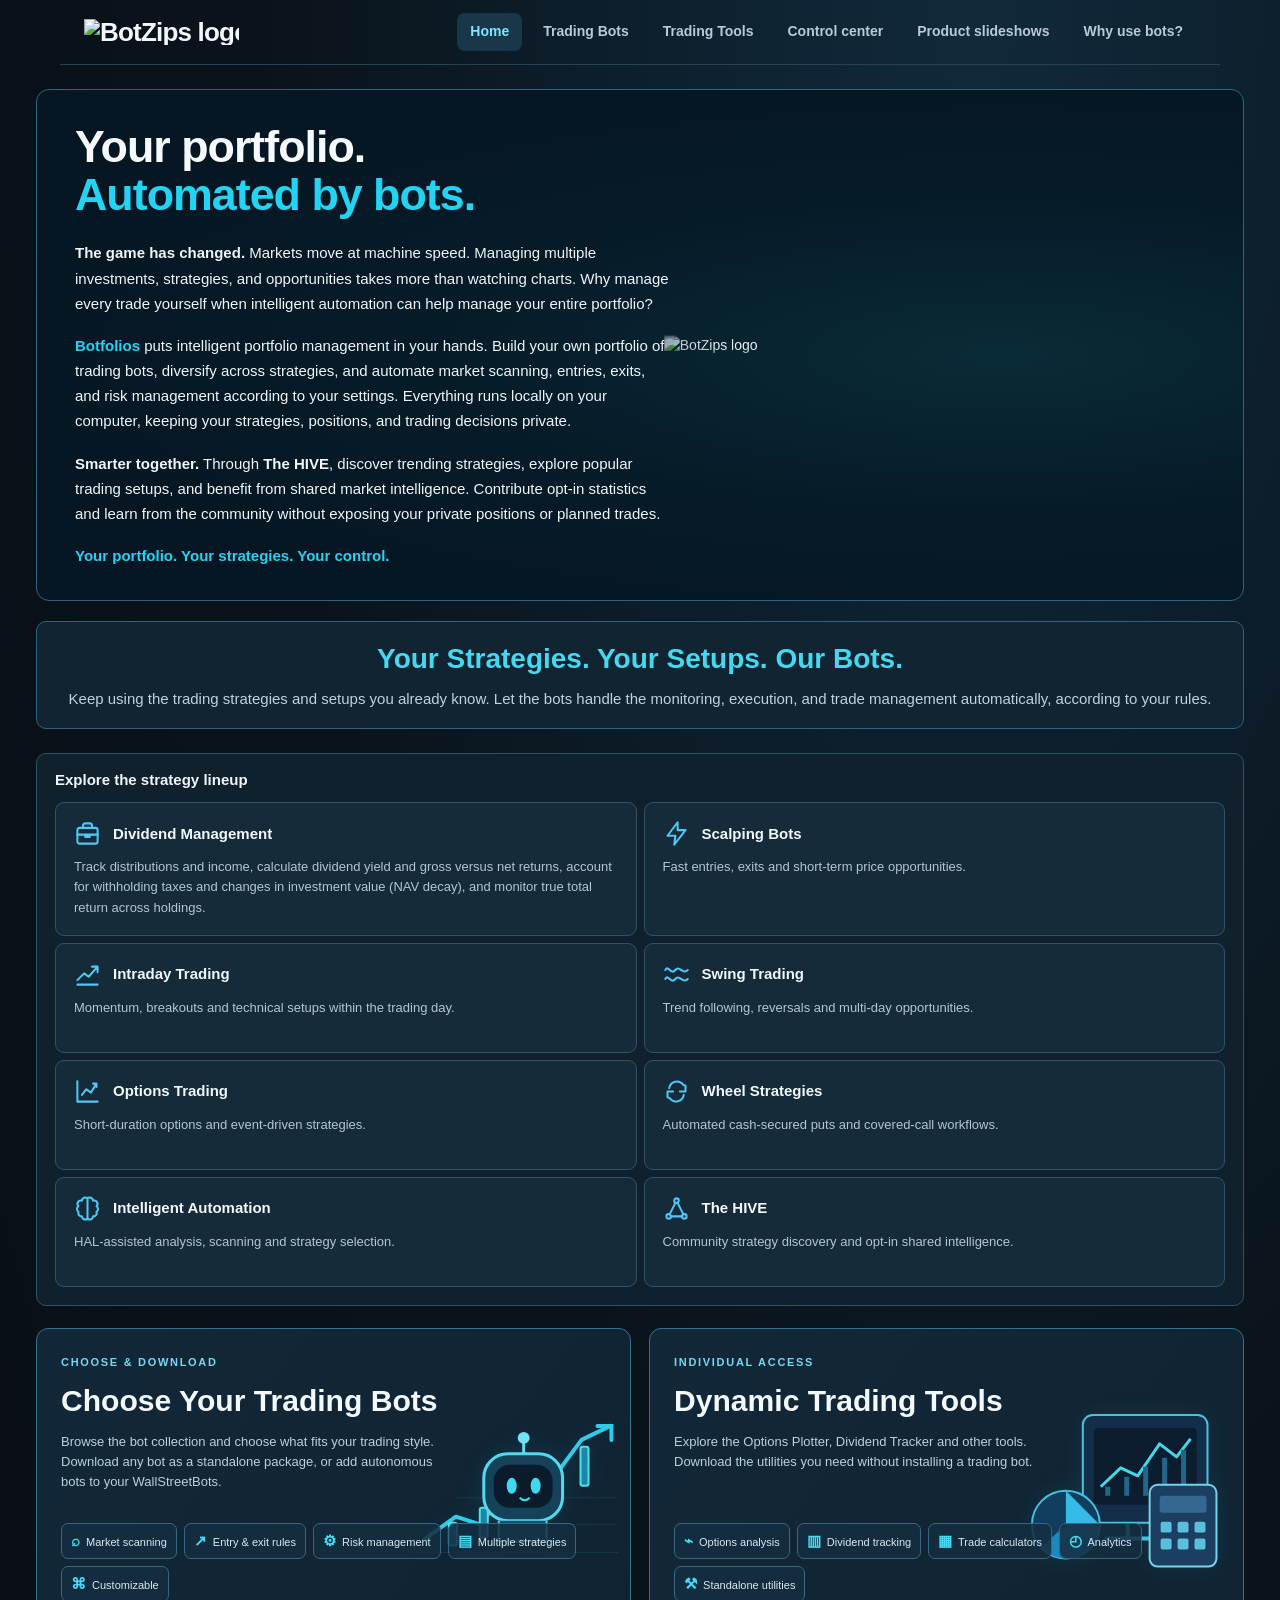
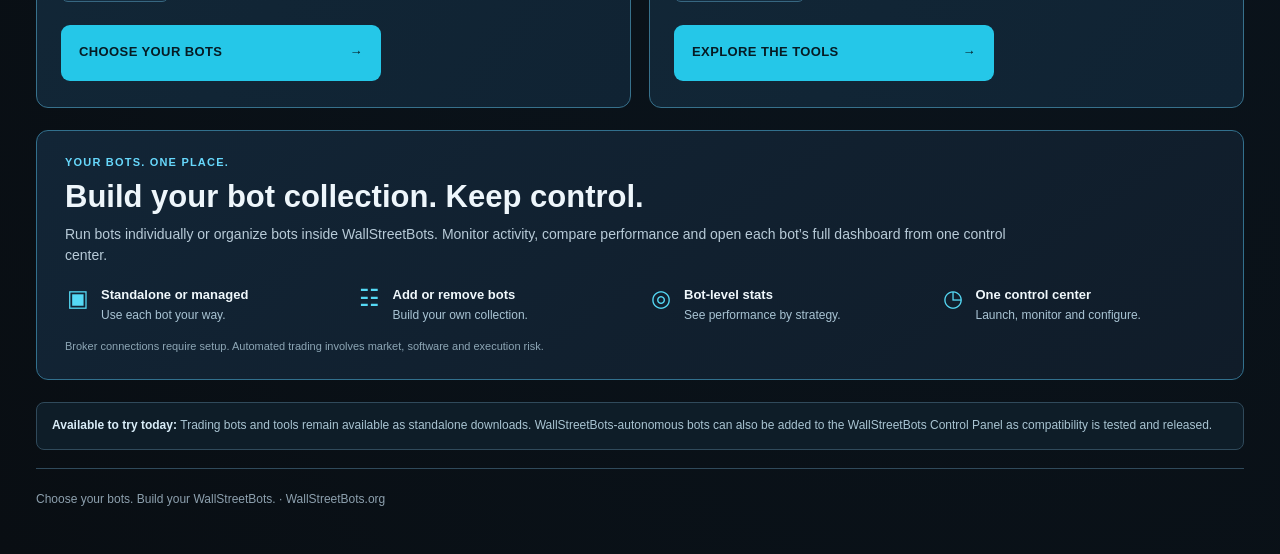
==== commit ba6e644e: "Add files via upload" ====
--- a/index.html
+++ b/index.html
@@ -665,6 +665,11 @@
 .site-nav .dynamic-site-logo{display:block;width:155px;max-width:100%;max-height:52px;object-fit:contain}
 @media(max-width:680px){.site-nav .dynamic-site-logo{width:135px}}
 </style>
+<style id="hero-message-restoration">
+.hero-message{box-sizing:border-box;width:100%;max-width:none;margin:0 0 24px;padding:17px 22px;text-align:center;border:1px solid #2b6581;border-radius:10px;background:#102432}
+.hero-message h2{margin:0 0 7px;color:#43d9f1;font-size:clamp(20px,2.4vw,28px)}
+.hero-message p{margin:0;color:#c0d2dd;font-size:15px;line-height:1.6}
+</style>
 </head>
 <body>
 <nav aria-label="Main navigation" class="site-nav">
@@ -730,6 +735,11 @@
   <p class="hero-signoff"><strong>Your portfolio. Your strategies. Your control.</strong></p>
 </div>
 
+<div class="home-hero-logo">
+<img class="botfolios-hero-logo" alt="Botfolios — Trade smarter, not harder" src="assets/botfolios-logo.png?v=20261010">
+<img alt="WallStreetBots.org robot and logo" loading="eager" src="[data-uri]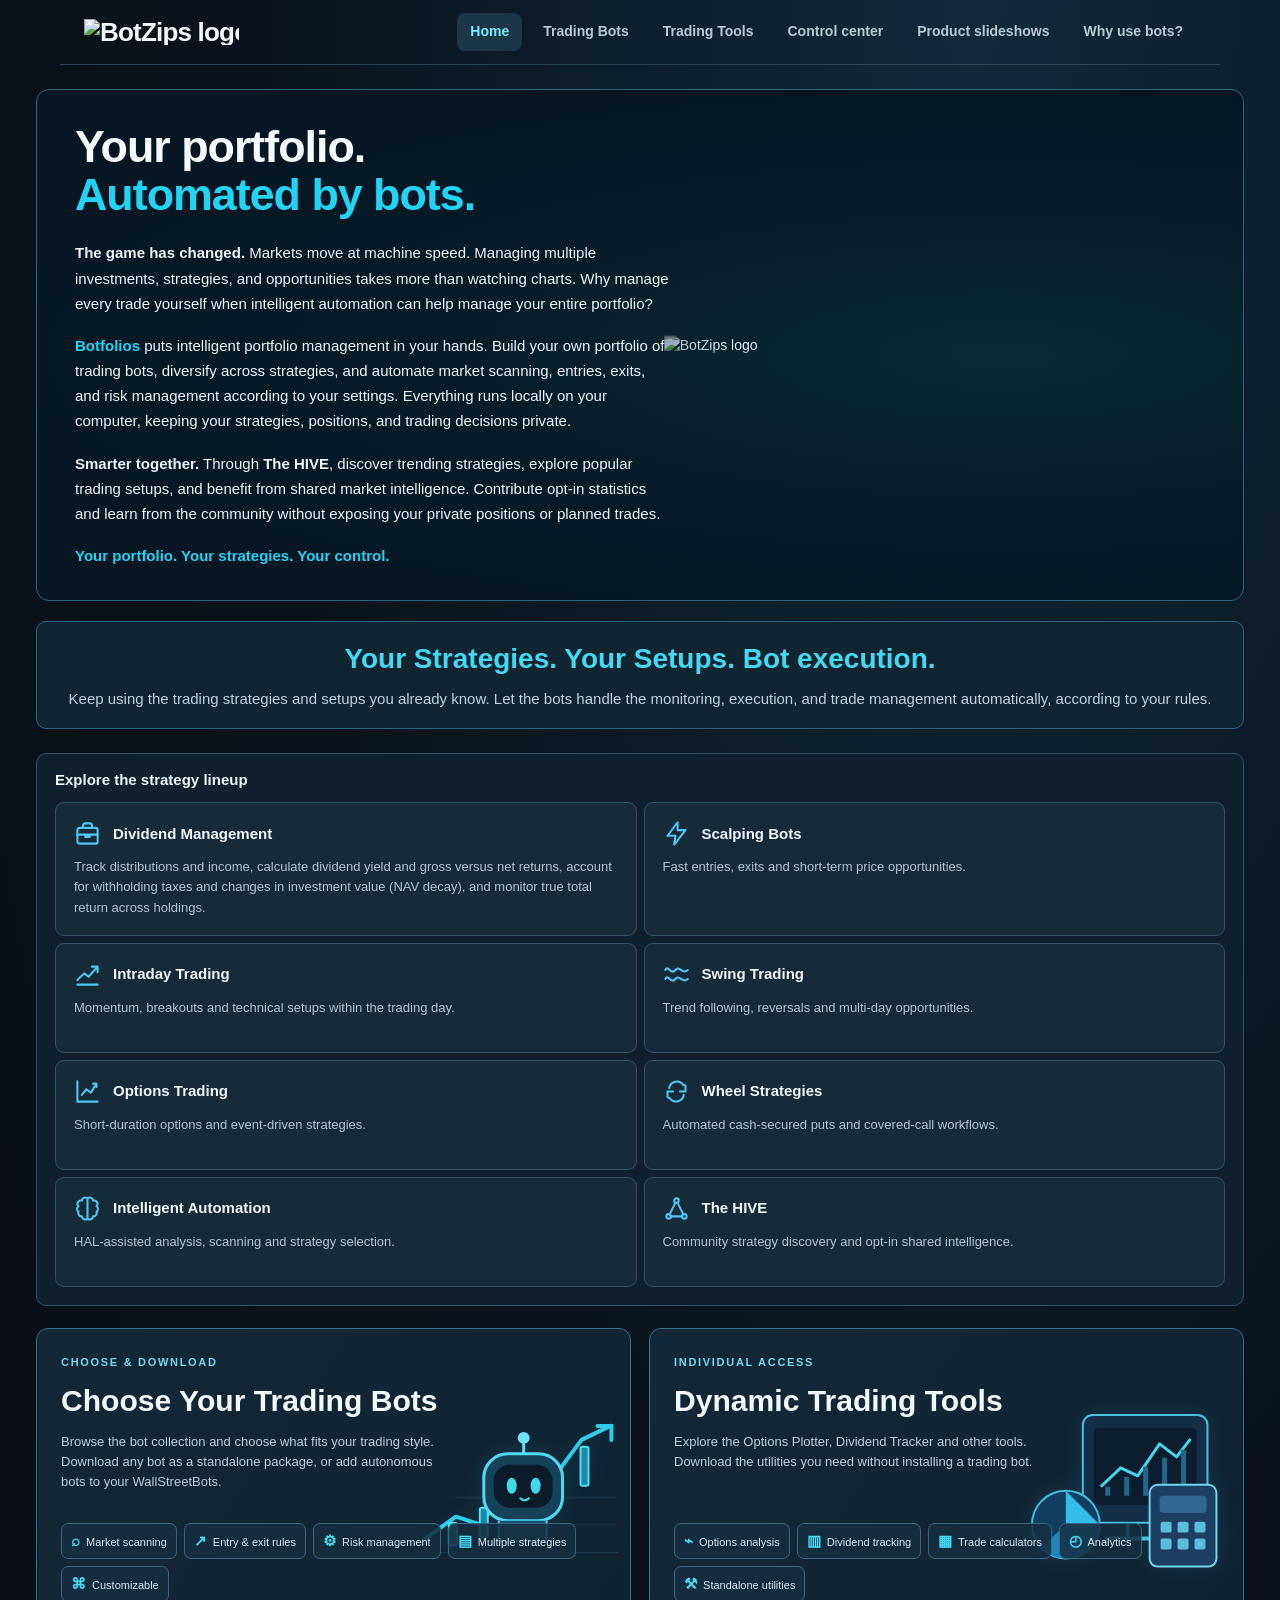
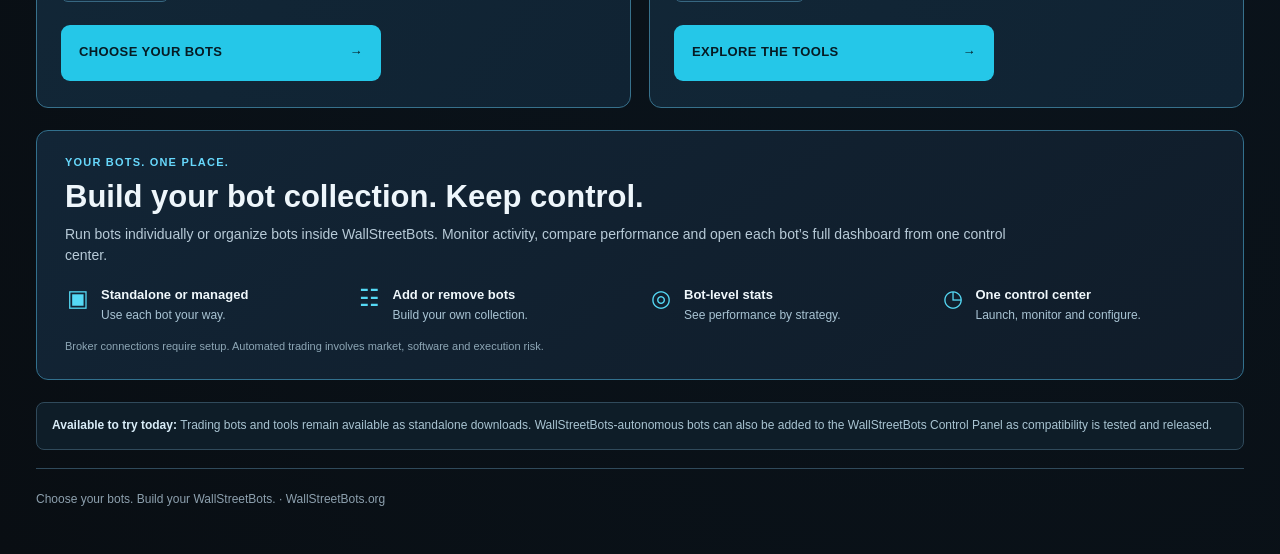
